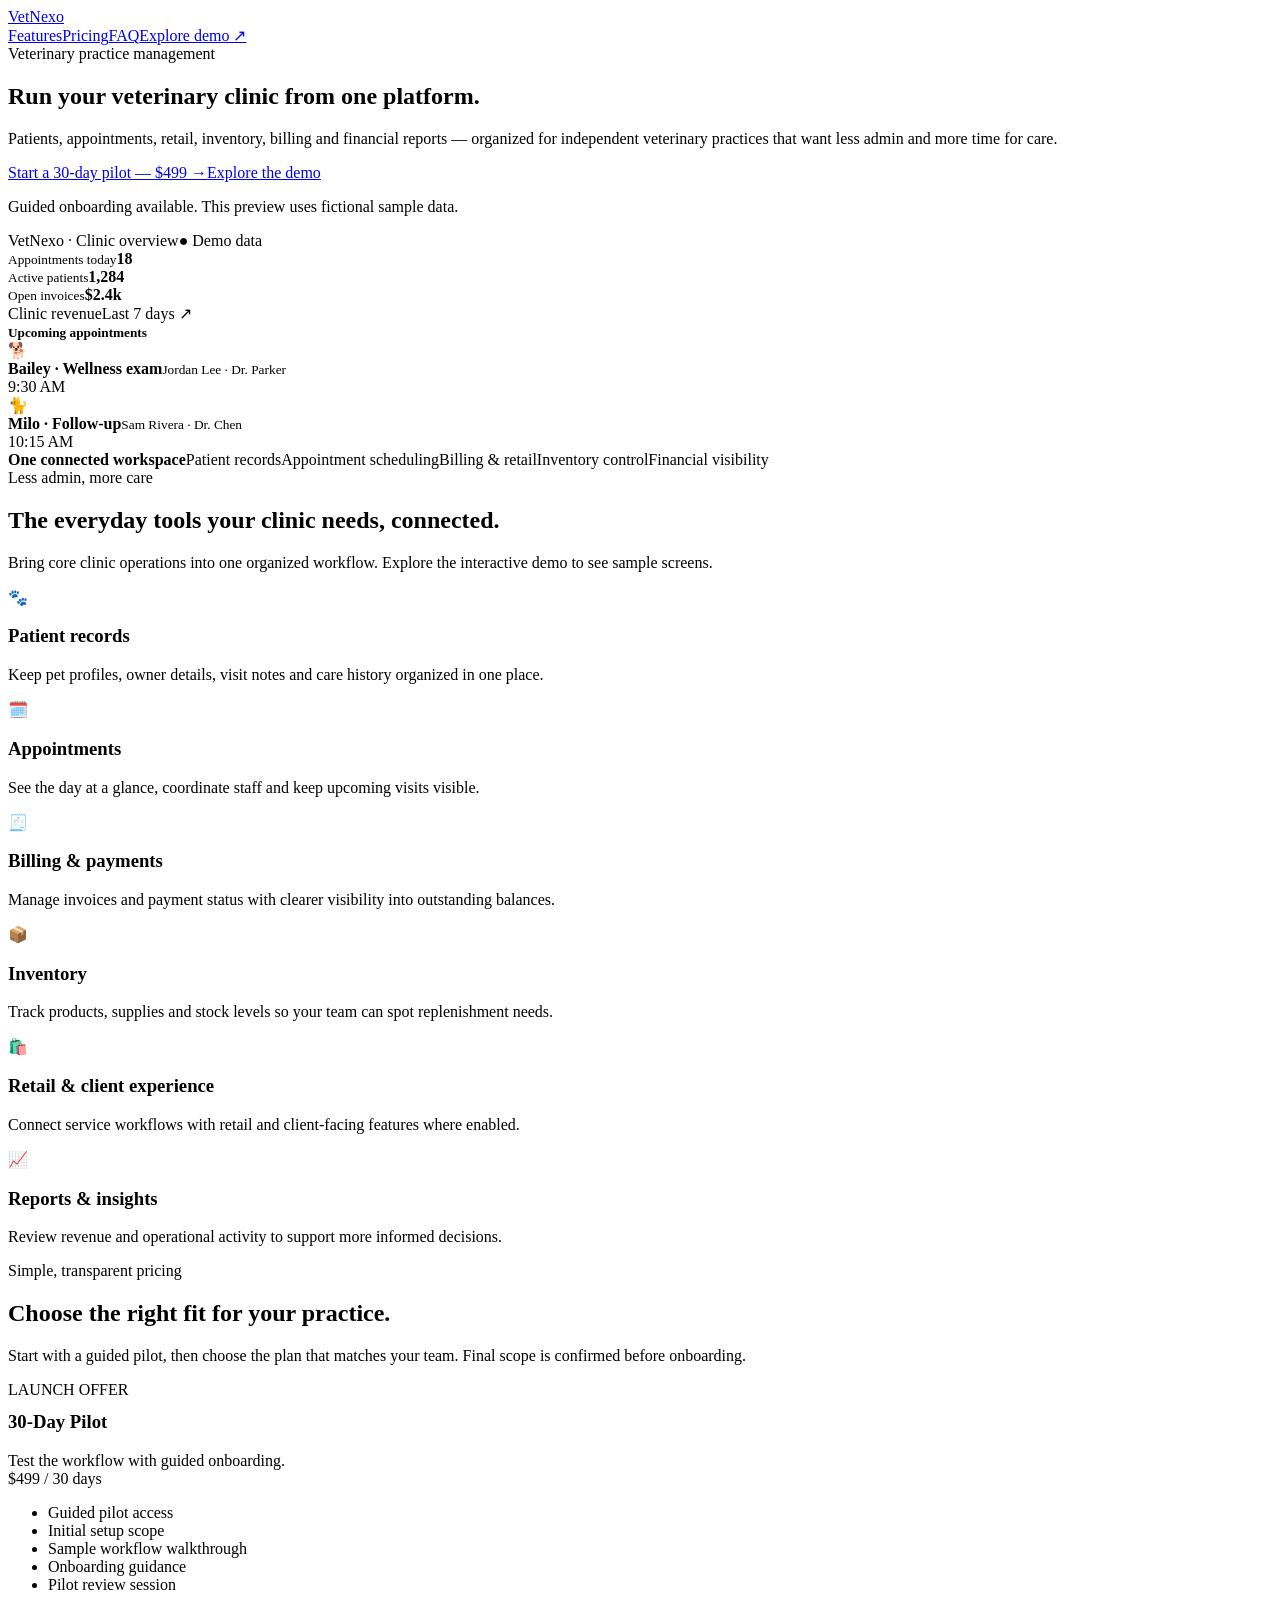
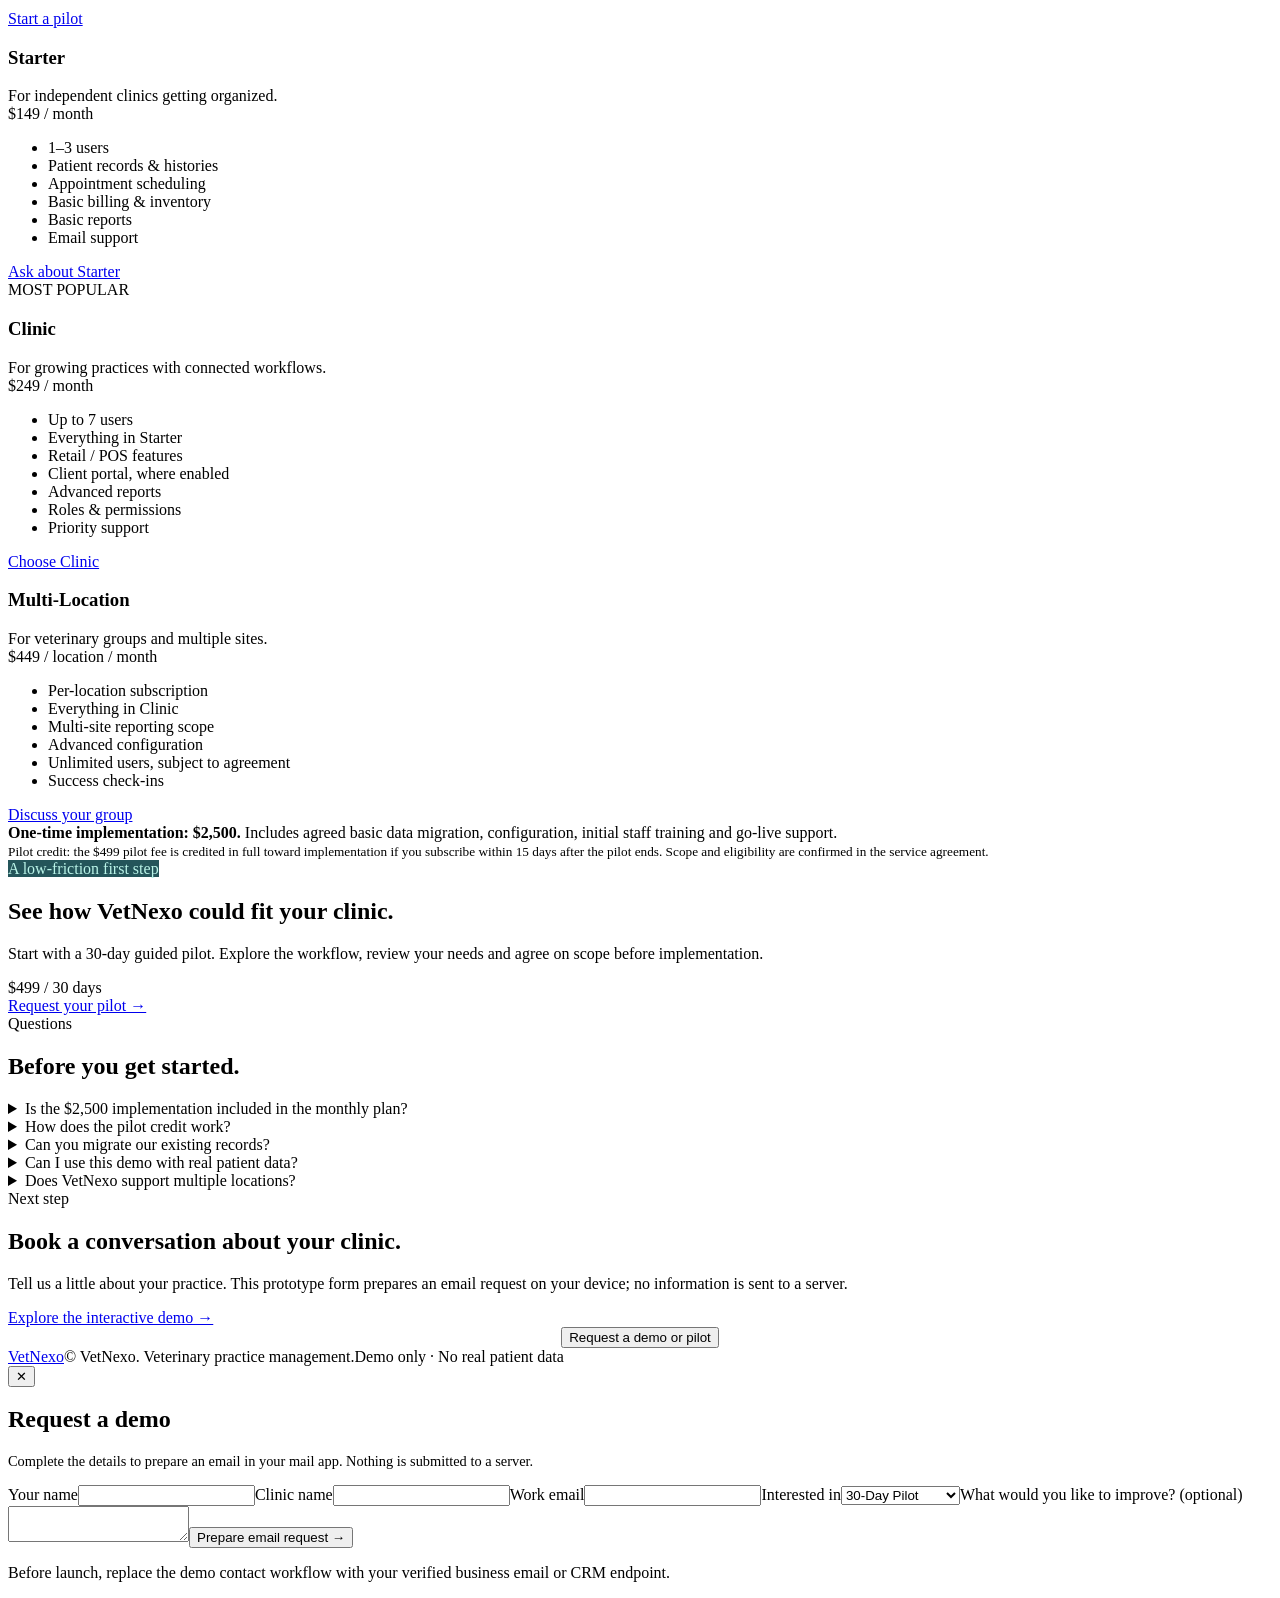
==== site/index.html @ b1e8fe10 "Subiendo VetNexo completo" ====
<!doctype html><html lang="en"><head><meta charset="utf-8"><meta name="viewport" content="width=device-width,initial-scale=1"><meta name="description" content="VetNexo helps independent veterinary clinics manage patients, appointments, billing, inventory and reporting in one place."><meta name="theme-color" content="#123d43"><title>VetNexo — Veterinary Practice Management</title><link rel="icon" href="/assets/logo.svg" type="image/svg+xml"><link rel="stylesheet" href="/assets/styles.css"></head><body><header class="container nav"><a class="brand" href="#top"><img src="/assets/logo.svg" alt=""><span>VetNexo</span></a><nav class="navlinks"><a href="#features">Features</a><a href="#pricing">Pricing</a><a href="#faq">FAQ</a><a class="btn btn-outline" href="/demo.html">Explore demo ↗</a></nav></header><main id="top"><section class="container hero"><div><span class="eyebrow"><span class="dot"></span> Veterinary practice management</span><h1>Run your veterinary clinic from <span>one platform.</span></h1><p>Patients, appointments, retail, inventory, billing and financial reports — organized for independent veterinary practices that want less admin and more time for care.</p><div class="hero-actions"><a class="btn btn-primary" href="#pilot">Start a 30-day pilot — $499 →</a><a class="btn btn-outline" href="/demo.html">Explore the demo</a></div><p class="micro">Guided onboarding available. This preview uses fictional sample data.</p></div><div class="preview"><div class="preview-top"><span>VetNexo · Clinic overview</span><span class="live">● Demo data</span></div><div class="dash"><div class="metric"><small>Appointments today</small><strong>18</strong></div><div class="metric"><small>Active patients</small><strong>1,284</strong></div><div class="metric"><small>Open invoices</small><strong>$2.4k</strong></div></div><div class="chart"><div class="chart-head"><span>Clinic revenue</span><span>Last 7 days ↗</span></div><div class="bars"><i style="height:36%"></i><i style="height:54%"></i><i style="height:43%"></i><i style="height:70%"></i><i style="height:62%"></i><i style="height:86%"></i><i style="height:75%"></i></div></div><div class="appointments"><strong style="font-size:.83rem">Upcoming appointments</strong><div class="appt"><span class="pet">🐕</span><div><b>Bailey · Wellness exam</b><small>Jordan Lee · Dr. Parker</small></div><time>9:30 AM</time></div><div class="appt"><span class="pet">🐈</span><div><b>Milo · Follow-up</b><small>Sam Rivera · Dr. Chen</small></div><time>10:15 AM</time></div></div></div></section><div class="trust"><div class="container trust-inner"><strong>One connected workspace</strong><span>Patient records</span><span>Appointment scheduling</span><span>Billing & retail</span><span>Inventory control</span><span>Financial visibility</span></div></div><section class="section container" id="features"><div class="section-head"><span class="eyebrow">Less admin, more care</span><h2>The everyday tools your clinic needs, connected.</h2><p>Bring core clinic operations into one organized workflow. Explore the interactive demo to see sample screens.</p></div><div class="features"><article class="feature"><div class="feature-icon">🐾</div><h3>Patient records</h3><p>Keep pet profiles, owner details, visit notes and care history organized in one place.</p></article><article class="feature"><div class="feature-icon">🗓️</div><h3>Appointments</h3><p>See the day at a glance, coordinate staff and keep upcoming visits visible.</p></article><article class="feature"><div class="feature-icon">🧾</div><h3>Billing & payments</h3><p>Manage invoices and payment status with clearer visibility into outstanding balances.</p></article><article class="feature"><div class="feature-icon">📦</div><h3>Inventory</h3><p>Track products, supplies and stock levels so your team can spot replenishment needs.</p></article><article class="feature"><div class="feature-icon">🛍️</div><h3>Retail & client experience</h3><p>Connect service workflows with retail and client-facing features where enabled.</p></article><article class="feature"><div class="feature-icon">📈</div><h3>Reports & insights</h3><p>Review revenue and operational activity to support more informed decisions.</p></article></div></section><section class="section pricing" id="pricing"><div class="container"><div class="section-head"><span class="eyebrow">Simple, transparent pricing</span><h2>Choose the right fit for your practice.</h2><p>Start with a guided pilot, then choose the plan that matches your team. Final scope is confirmed before onboarding.</p></div><div class="plans"><article class="plan" id="pilot"><span class="tag">LAUNCH OFFER</span><h3 style="margin-top:12px">30-Day Pilot</h3><div class="who">Test the workflow with guided onboarding.</div><div class="price">$499<span> / 30 days</span></div><ul><li>Guided pilot access</li><li>Initial setup scope</li><li>Sample workflow walkthrough</li><li>Onboarding guidance</li><li>Pilot review session</li></ul><a class="btn btn-primary" href="#contact" data-plan="30-Day Pilot">Start a pilot</a></article><article class="plan"><h3>Starter</h3><div class="who">For independent clinics getting organized.</div><div class="price">$149<span> / month</span></div><ul><li>1–3 users</li><li>Patient records & histories</li><li>Appointment scheduling</li><li>Basic billing & inventory</li><li>Basic reports</li><li>Email support</li></ul><a class="btn btn-outline" href="#contact" data-plan="Starter">Ask about Starter</a></article><article class="plan popular"><span class="ribbon">MOST POPULAR</span><h3>Clinic</h3><div class="who">For growing practices with connected workflows.</div><div class="price">$249<span> / month</span></div><ul><li>Up to 7 users</li><li>Everything in Starter</li><li>Retail / POS features</li><li>Client portal, where enabled</li><li>Advanced reports</li><li>Roles & permissions</li><li>Priority support</li></ul><a class="btn btn-primary" href="#contact" data-plan="Clinic">Choose Clinic</a></article><article class="plan"><h3>Multi-Location</h3><div class="who">For veterinary groups and multiple sites.</div><div class="price">$449<span> / location / month</span></div><ul><li>Per-location subscription</li><li>Everything in Clinic</li><li>Multi-site reporting scope</li><li>Advanced configuration</li><li>Unlimited users, subject to agreement</li><li>Success check-ins</li></ul><a class="btn btn-outline" href="#contact" data-plan="Multi-Location">Discuss your group</a></article></div><div class="setup-note"><strong>One-time implementation: $2,500.</strong> Includes agreed basic data migration, configuration, initial staff training and go-live support.<br><span style="font-size:.83rem">Pilot credit: the $499 pilot fee is credited in full toward implementation if you subscribe within 15 days after the pilot ends. Scope and eligibility are confirmed in the service agreement.</span></div></div></section><section class="section container"><div class="pilot"><div><span class="eyebrow" style="background:#24555a;color:#baf4e8;border-color:#35666a">A low-friction first step</span><h2>See how VetNexo could fit your clinic.</h2><p>Start with a 30-day guided pilot. Explore the workflow, review your needs and agree on scope before implementation.</p></div><div><div class="price">$499 <span>/ 30 days</span></div><a class="btn" href="#contact" data-plan="30-Day Pilot">Request your pilot →</a></div></div></section><section class="section container" id="faq"><div class="section-head"><span class="eyebrow">Questions</span><h2>Before you get started.</h2></div><div class="faq"><details><summary>Is the $2,500 implementation included in the monthly plan?</summary><p>No. Implementation is a one-time fee, quoted separately from the subscription. The agreed scope includes basic migration, configuration, initial training and go-live support.</p></details><details><summary>How does the pilot credit work?</summary><p>The $499 pilot fee is credited in full toward the implementation fee if you subscribe within 15 days after the pilot ends, subject to the written pilot agreement.</p></details><details><summary>Can you migrate our existing records?</summary><p>Basic migration of clients, pets, products and services is part of the proposed implementation scope. Data format, volume and mapping must be reviewed before confirming the scope.</p></details><details><summary>Can I use this demo with real patient data?</summary><p>No. This public demo uses fictional sample data and is for evaluation only. Production hosting, security review, privacy requirements and data migration must be agreed before real clinic data is entered.</p></details><details><summary>Does VetNexo support multiple locations?</summary><p>The Multi-Location offer is a proposed package. Availability and consolidated reporting must be confirmed during discovery and documented in the final agreement.</p></details></div></section><section class="section container" id="contact"><div class="section-head"><span class="eyebrow">Next step</span><h2>Book a conversation about your clinic.</h2><p>Tell us a little about your practice. This prototype form prepares an email request on your device; no information is sent to a server.</p><a class="btn btn-primary" href="/demo.html">Explore the interactive demo →</a></div><div style="text-align:center"><button class="btn btn-outline" id="openContact">Request a demo or pilot</button></div></section></main><footer class="footer"><div class="container footer-inner"><a class="brand" href="#top"><img src="/assets/logo.svg" alt=""><span>VetNexo</span></a><span>© <span id="year"></span> VetNexo. Veterinary practice management.</span><span>Demo only · No real patient data</span></div></footer><div class="modal" id="contactModal" role="dialog" aria-modal="true" aria-labelledby="modalTitle"><div class="modal-card"><button class="close" id="closeContact" aria-label="Close">✕</button><h2 id="modalTitle">Request a demo</h2><p style="color:var(--muted);font-size:.9rem">Complete the details to prepare an email in your mail app. Nothing is submitted to a server.</p><form id="contactForm"><label class="field"><span>Your name</span><input name="name" required autocomplete="name"></label><label class="field"><span>Clinic name</span><input name="clinic" required></label><label class="field"><span>Work email</span><input name="email" type="email" required autocomplete="email"></label><label class="field"><span>Interested in</span><select name="interest" id="interest"><option>30-Day Pilot</option><option>Starter</option><option>Clinic</option><option>Multi-Location</option><option>20-minute demo</option></select></label><label class="field"><span>What would you like to improve? (optional)</span><textarea name="notes"></textarea></label><button class="btn btn-primary" type="submit">Prepare email request →</button></form><p class="micro">Before launch, replace the demo contact workflow with your verified business email or CRM endpoint.</p></div></div><script src="/assets/site.js" defer></script></body></html>
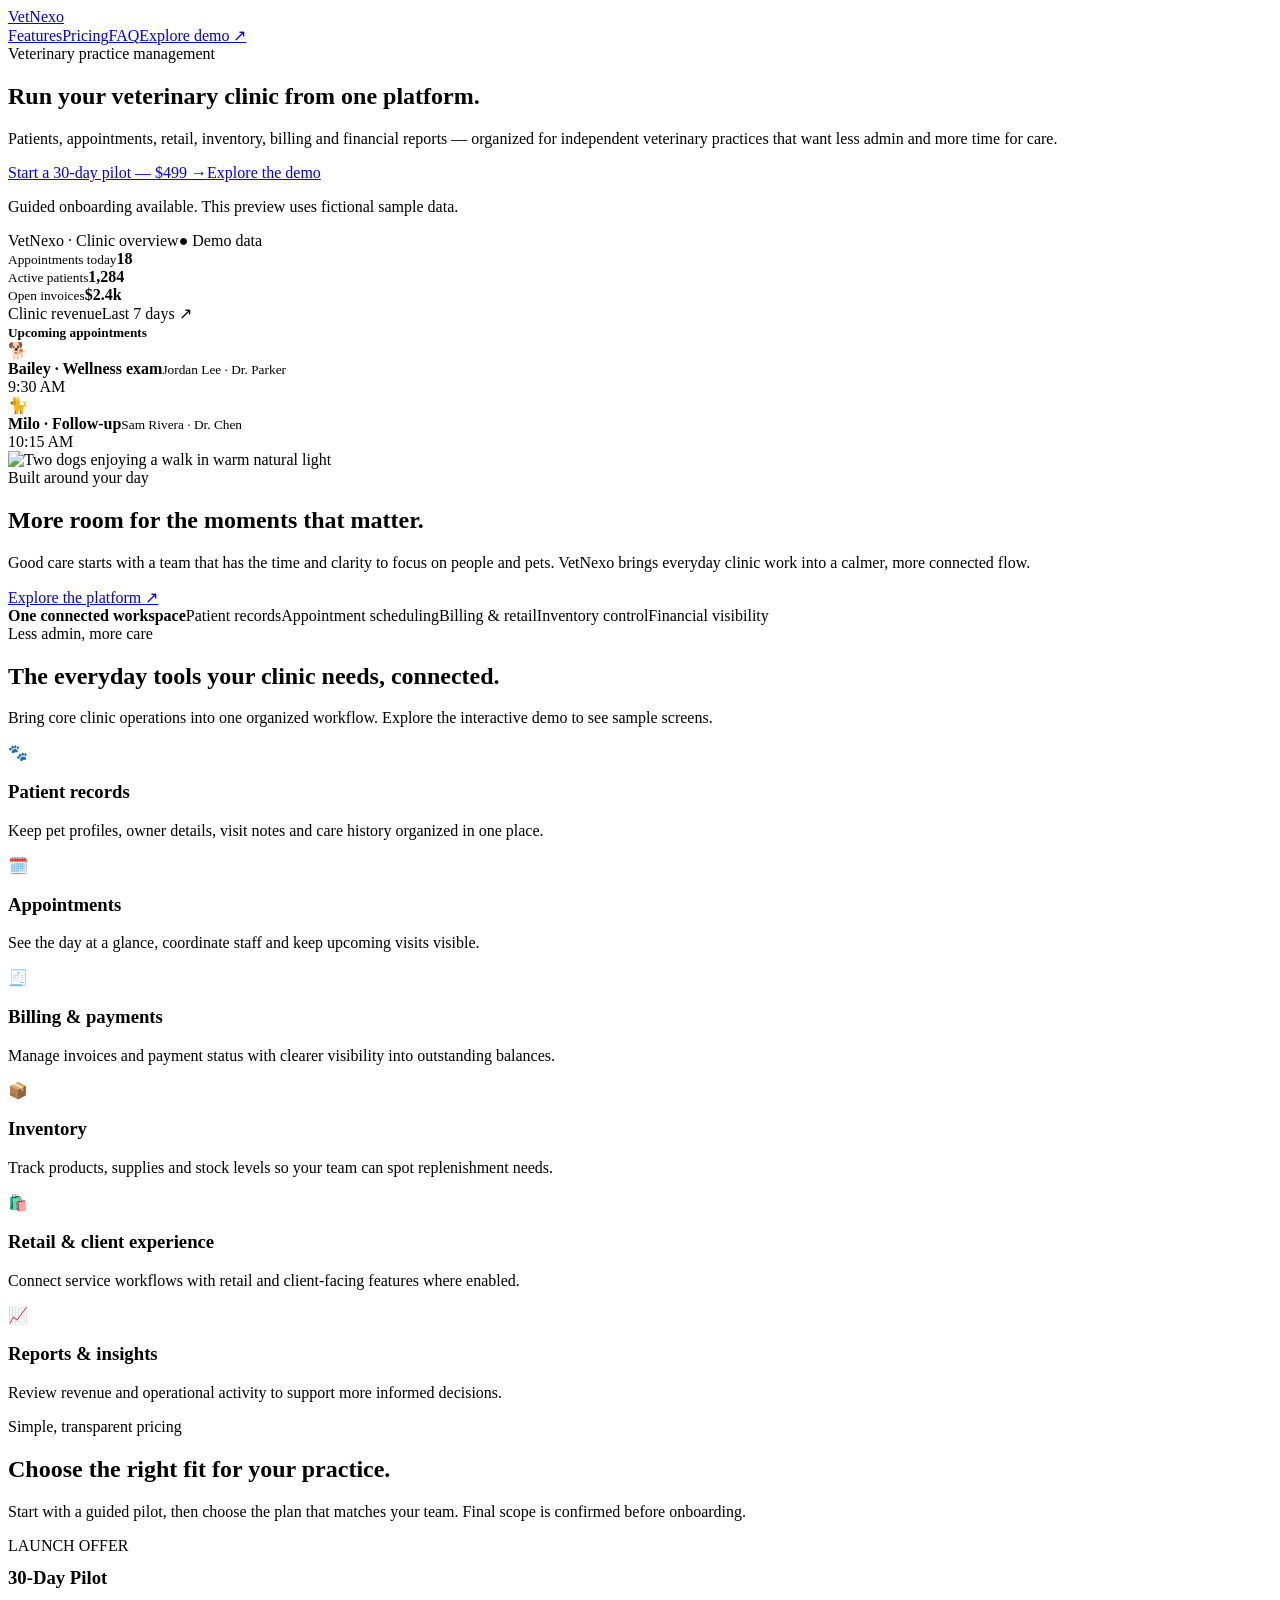
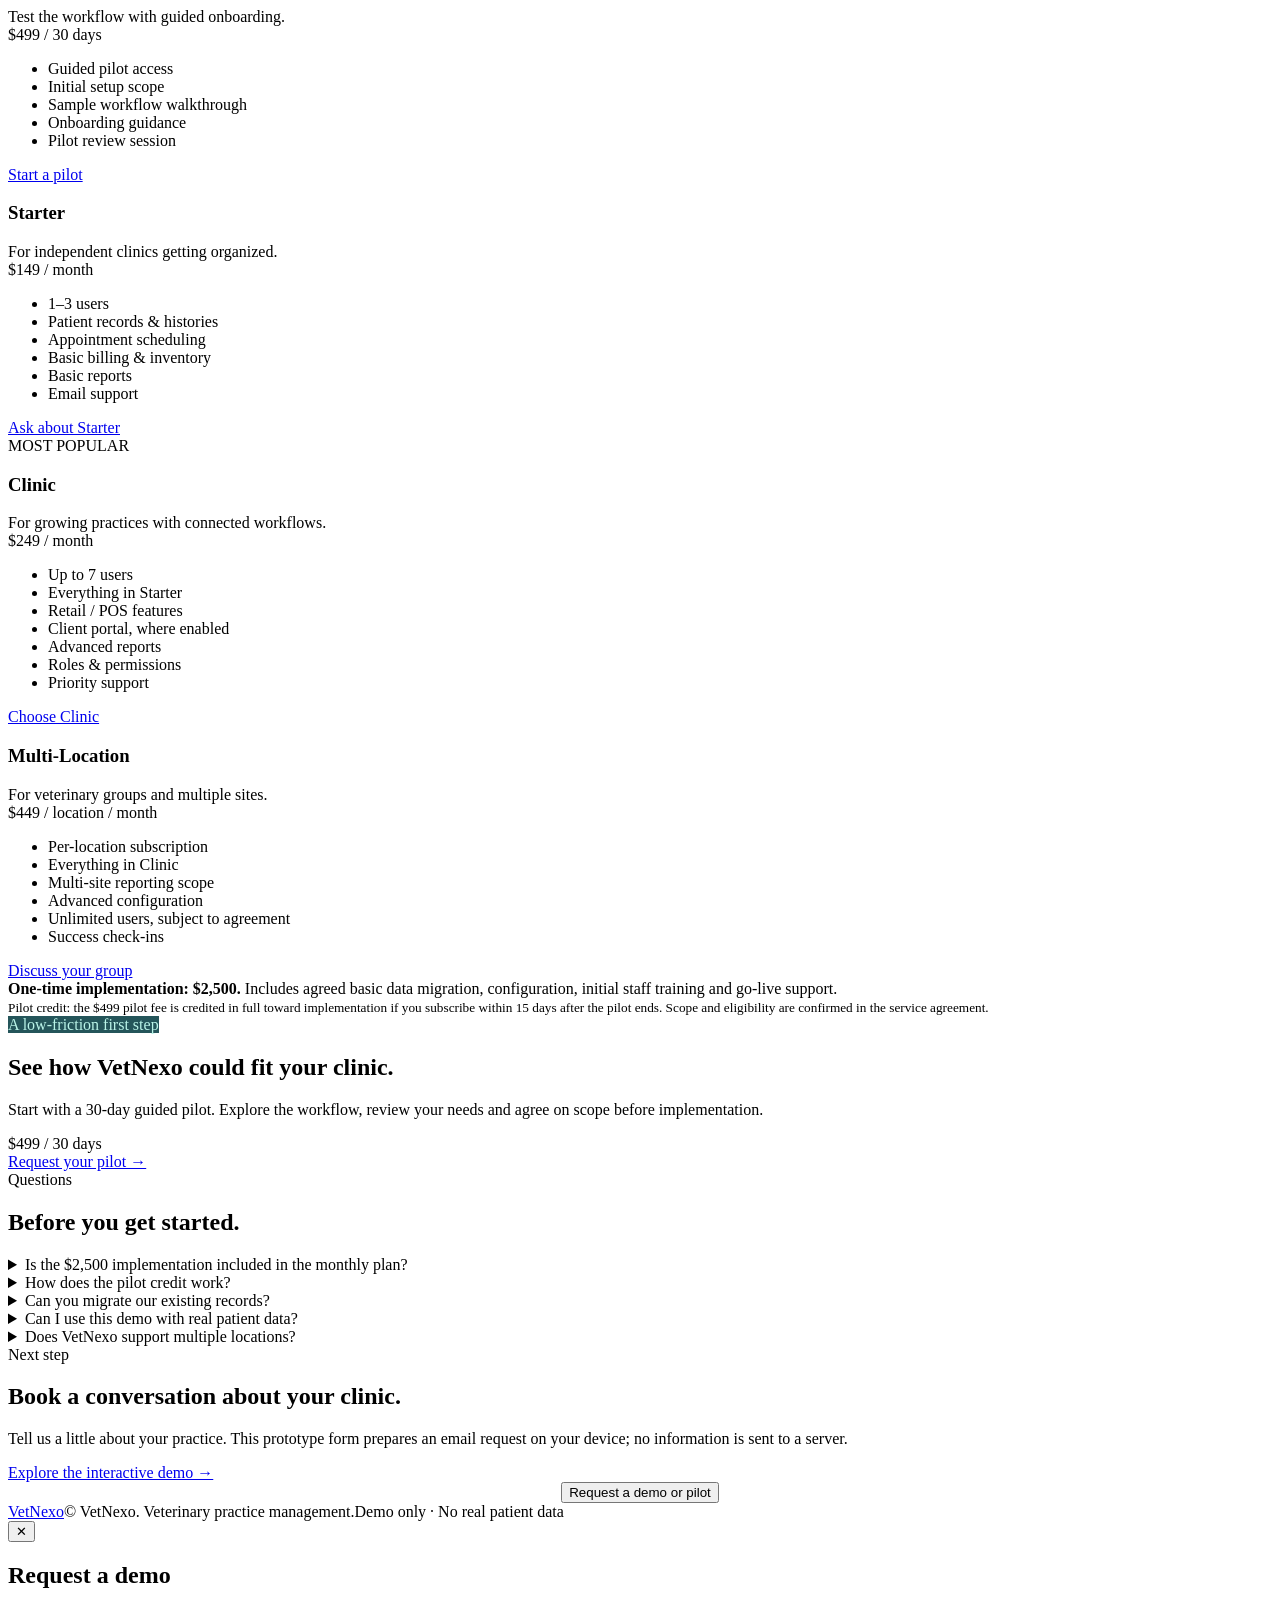
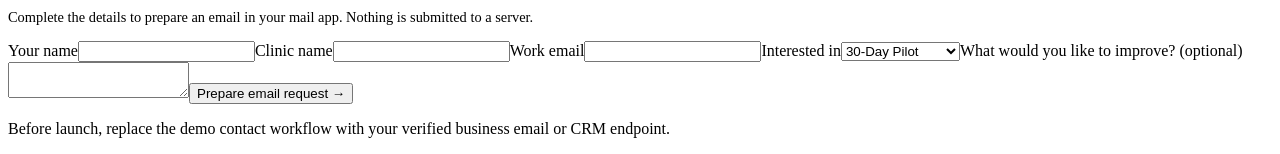
==== commit 2359c76c: "actualizar" ====
--- a/site/index.html
+++ b/site/index.html
@@ -1 +1 @@
-<!doctype html><html lang="en"><head><meta charset="utf-8"><meta name="viewport" content="width=device-width,initial-scale=1"><meta name="description" content="VetNexo helps independent veterinary clinics manage patients, appointments, billing, inventory and reporting in one place."><meta name="theme-color" content="#123d43"><title>VetNexo — Veterinary Practice Management</title><link rel="icon" href="/assets/logo.svg" type="image/svg+xml"><link rel="stylesheet" href="/assets/styles.css"></head><body><header class="container nav"><a class="brand" href="#top"><img src="/assets/logo.svg" alt=""><span>VetNexo</span></a><nav class="navlinks"><a href="#features">Features</a><a href="#pricing">Pricing</a><a href="#faq">FAQ</a><a class="btn btn-outline" href="/demo.html">Explore demo ↗</a></nav></header><main id="top"><section class="container hero"><div><span class="eyebrow"><span class="dot"></span> Veterinary practice management</span><h1>Run your veterinary clinic from <span>one platform.</span></h1><p>Patients, appointments, retail, inventory, billing and financial reports — organized for independent veterinary practices that want less admin and more time for care.</p><div class="hero-actions"><a class="btn btn-primary" href="#pilot">Start a 30-day pilot — $499 →</a><a class="btn btn-outline" href="/demo.html">Explore the demo</a></div><p class="micro">Guided onboarding available. This preview uses fictional sample data.</p></div><div class="preview"><div class="preview-top"><span>VetNexo · Clinic overview</span><span class="live">● Demo data</span></div><div class="dash"><div class="metric"><small>Appointments today</small><strong>18</strong></div><div class="metric"><small>Active patients</small><strong>1,284</strong></div><div class="metric"><small>Open invoices</small><strong>$2.4k</strong></div></div><div class="chart"><div class="chart-head"><span>Clinic revenue</span><span>Last 7 days ↗</span></div><div class="bars"><i style="height:36%"></i><i style="height:54%"></i><i style="height:43%"></i><i style="height:70%"></i><i style="height:62%"></i><i style="height:86%"></i><i style="height:75%"></i></div></div><div class="appointments"><strong style="font-size:.83rem">Upcoming appointments</strong><div class="appt"><span class="pet">🐕</span><div><b>Bailey · Wellness exam</b><small>Jordan Lee · Dr. Parker</small></div><time>9:30 AM</time></div><div class="appt"><span class="pet">🐈</span><div><b>Milo · Follow-up</b><small>Sam Rivera · Dr. Chen</small></div><time>10:15 AM</time></div></div></div></section><div class="trust"><div class="container trust-inner"><strong>One connected workspace</strong><span>Patient records</span><span>Appointment scheduling</span><span>Billing & retail</span><span>Inventory control</span><span>Financial visibility</span></div></div><section class="section container" id="features"><div class="section-head"><span class="eyebrow">Less admin, more care</span><h2>The everyday tools your clinic needs, connected.</h2><p>Bring core clinic operations into one organized workflow. Explore the interactive demo to see sample screens.</p></div><div class="features"><article class="feature"><div class="feature-icon">🐾</div><h3>Patient records</h3><p>Keep pet profiles, owner details, visit notes and care history organized in one place.</p></article><article class="feature"><div class="feature-icon">🗓️</div><h3>Appointments</h3><p>See the day at a glance, coordinate staff and keep upcoming visits visible.</p></article><article class="feature"><div class="feature-icon">🧾</div><h3>Billing & payments</h3><p>Manage invoices and payment status with clearer visibility into outstanding balances.</p></article><article class="feature"><div class="feature-icon">📦</div><h3>Inventory</h3><p>Track products, supplies and stock levels so your team can spot replenishment needs.</p></article><article class="feature"><div class="feature-icon">🛍️</div><h3>Retail & client experience</h3><p>Connect service workflows with retail and client-facing features where enabled.</p></article><article class="feature"><div class="feature-icon">📈</div><h3>Reports & insights</h3><p>Review revenue and operational activity to support more informed decisions.</p></article></div></section><section class="section pricing" id="pricing"><div class="container"><div class="section-head"><span class="eyebrow">Simple, transparent pricing</span><h2>Choose the right fit for your practice.</h2><p>Start with a guided pilot, then choose the plan that matches your team. Final scope is confirmed before onboarding.</p></div><div class="plans"><article class="plan" id="pilot"><span class="tag">LAUNCH OFFER</span><h3 style="margin-top:12px">30-Day Pilot</h3><div class="who">Test the workflow with guided onboarding.</div><div class="price">$499<span> / 30 days</span></div><ul><li>Guided pilot access</li><li>Initial setup scope</li><li>Sample workflow walkthrough</li><li>Onboarding guidance</li><li>Pilot review session</li></ul><a class="btn btn-primary" href="#contact" data-plan="30-Day Pilot">Start a pilot</a></article><article class="plan"><h3>Starter</h3><div class="who">For independent clinics getting organized.</div><div class="price">$149<span> / month</span></div><ul><li>1–3 users</li><li>Patient records & histories</li><li>Appointment scheduling</li><li>Basic billing & inventory</li><li>Basic reports</li><li>Email support</li></ul><a class="btn btn-outline" href="#contact" data-plan="Starter">Ask about Starter</a></article><article class="plan popular"><span class="ribbon">MOST POPULAR</span><h3>Clinic</h3><div class="who">For growing practices with connected workflows.</div><div class="price">$249<span> / month</span></div><ul><li>Up to 7 users</li><li>Everything in Starter</li><li>Retail / POS features</li><li>Client portal, where enabled</li><li>Advanced reports</li><li>Roles & permissions</li><li>Priority support</li></ul><a class="btn btn-primary" href="#contact" data-plan="Clinic">Choose Clinic</a></article><article class="plan"><h3>Multi-Location</h3><div class="who">For veterinary groups and multiple sites.</div><div class="price">$449<span> / location / month</span></div><ul><li>Per-location subscription</li><li>Everything in Clinic</li><li>Multi-site reporting scope</li><li>Advanced configuration</li><li>Unlimited users, subject to agreement</li><li>Success check-ins</li></ul><a class="btn btn-outline" href="#contact" data-plan="Multi-Location">Discuss your group</a></article></div><div class="setup-note"><strong>One-time implementation: $2,500.</strong> Includes agreed basic data migration, configuration, initial staff training and go-live support.<br><span style="font-size:.83rem">Pilot credit: the $499 pilot fee is credited in full toward implementation if you subscribe within 15 days after the pilot ends. Scope and eligibility are confirmed in the service agreement.</span></div></div></section><section class="section container"><div class="pilot"><div><span class="eyebrow" style="background:#24555a;color:#baf4e8;border-color:#35666a">A low-friction first step</span><h2>See how VetNexo could fit your clinic.</h2><p>Start with a 30-day guided pilot. Explore the workflow, review your needs and agree on scope before implementation.</p></div><div><div class="price">$499 <span>/ 30 days</span></div><a class="btn" href="#contact" data-plan="30-Day Pilot">Request your pilot →</a></div></div></section><section class="section container" id="faq"><div class="section-head"><span class="eyebrow">Questions</span><h2>Before you get started.</h2></div><div class="faq"><details><summary>Is the $2,500 implementation included in the monthly plan?</summary><p>No. Implementation is a one-time fee, quoted separately from the subscription. The agreed scope includes basic migration, configuration, initial training and go-live support.</p></details><details><summary>How does the pilot credit work?</summary><p>The $499 pilot fee is credited in full toward the implementation fee if you subscribe within 15 days after the pilot ends, subject to the written pilot agreement.</p></details><details><summary>Can you migrate our existing records?</summary><p>Basic migration of clients, pets, products and services is part of the proposed implementation scope. Data format, volume and mapping must be reviewed before confirming the scope.</p></details><details><summary>Can I use this demo with real patient data?</summary><p>No. This public demo uses fictional sample data and is for evaluation only. Production hosting, security review, privacy requirements and data migration must be agreed before real clinic data is entered.</p></details><details><summary>Does VetNexo support multiple locations?</summary><p>The Multi-Location offer is a proposed package. Availability and consolidated reporting must be confirmed during discovery and documented in the final agreement.</p></details></div></section><section class="section container" id="contact"><div class="section-head"><span class="eyebrow">Next step</span><h2>Book a conversation about your clinic.</h2><p>Tell us a little about your practice. This prototype form prepares an email request on your device; no information is sent to a server.</p><a class="btn btn-primary" href="/demo.html">Explore the interactive demo →</a></div><div style="text-align:center"><button class="btn btn-outline" id="openContact">Request a demo or pilot</button></div></section></main><footer class="footer"><div class="container footer-inner"><a class="brand" href="#top"><img src="/assets/logo.svg" alt=""><span>VetNexo</span></a><span>© <span id="year"></span> VetNexo. Veterinary practice management.</span><span>Demo only · No real patient data</span></div></footer><div class="modal" id="contactModal" role="dialog" aria-modal="true" aria-labelledby="modalTitle"><div class="modal-card"><button class="close" id="closeContact" aria-label="Close">✕</button><h2 id="modalTitle">Request a demo</h2><p style="color:var(--muted);font-size:.9rem">Complete the details to prepare an email in your mail app. Nothing is submitted to a server.</p><form id="contactForm"><label class="field"><span>Your name</span><input name="name" required autocomplete="name"></label><label class="field"><span>Clinic name</span><input name="clinic" required></label><label class="field"><span>Work email</span><input name="email" type="email" required autocomplete="email"></label><label class="field"><span>Interested in</span><select name="interest" id="interest"><option>30-Day Pilot</option><option>Starter</option><option>Clinic</option><option>Multi-Location</option><option>20-minute demo</option></select></label><label class="field"><span>What would you like to improve? (optional)</span><textarea name="notes"></textarea></label><button class="btn btn-primary" type="submit">Prepare email request →</button></form><p class="micro">Before launch, replace the demo contact workflow with your verified business email or CRM endpoint.</p></div></div><script src="/assets/site.js" defer></script></body></html>
+<!doctype html><html lang="en"><head><meta charset="utf-8"><meta name="viewport" content="width=device-width,initial-scale=1"><meta name="description" content="VetNexo helps independent veterinary clinics manage patients, appointments, billing, inventory and reporting in one place."><meta name="theme-color" content="#1F3D33"><title>VetNexo — Veterinary Practice Management</title><link rel="icon" href="/assets/logo.svg" type="image/svg+xml"><link rel="stylesheet" href="/assets/styles.css"></head><body><header class="container nav"><a class="brand" href="#top"><img src="/assets/logo.svg" alt=""><span>VetNexo</span></a><nav class="navlinks"><a href="#features">Features</a><a href="#pricing">Pricing</a><a href="#faq">FAQ</a><a class="btn btn-outline" href="/demo.html">Explore demo ↗</a></nav></header><main id="top"><section class="container hero"><div><span class="eyebrow"><span class="dot"></span> Veterinary practice management</span><h1>Run your veterinary clinic from <span>one platform.</span></h1><p>Patients, appointments, retail, inventory, billing and financial reports — organized for independent veterinary practices that want less admin and more time for care.</p><div class="hero-actions"><a class="btn btn-primary" href="#pilot">Start a 30-day pilot — $499 →</a><a class="btn btn-outline" href="/demo.html">Explore the demo</a></div><p class="micro">Guided onboarding available. This preview uses fictional sample data.</p></div><div class="preview"><div class="preview-top"><span>VetNexo · Clinic overview</span><span class="live">● Demo data</span></div><div class="dash"><div class="metric"><small>Appointments today</small><strong>18</strong></div><div class="metric"><small>Active patients</small><strong>1,284</strong></div><div class="metric"><small>Open invoices</small><strong>$2.4k</strong></div></div><div class="chart"><div class="chart-head"><span>Clinic revenue</span><span>Last 7 days ↗</span></div><div class="bars"><i style="height:36%"></i><i style="height:54%"></i><i style="height:43%"></i><i style="height:70%"></i><i style="height:62%"></i><i style="height:86%"></i><i style="height:75%"></i></div></div><div class="appointments"><strong style="font-size:.83rem">Upcoming appointments</strong><div class="appt"><span class="pet">🐕</span><div><b>Bailey · Wellness exam</b><small>Jordan Lee · Dr. Parker</small></div><time>9:30 AM</time></div><div class="appt"><span class="pet">🐈</span><div><b>Milo · Follow-up</b><small>Sam Rivera · Dr. Chen</small></div><time>10:15 AM</time></div></div></div></section><section class="editorial-story container" aria-label="A more personal approach to clinic management"><div class="story-photo"><img src="https://images.unsplash.com/photo-1548199973-03cce0bbc87b?auto=format&fit=crop&w=1400&q=85" alt="Two dogs enjoying a walk in warm natural light" loading="lazy"></div><div class="story-copy"><span class="eyebrow">Built around your day</span><h2>More room for the moments that matter.</h2><p>Good care starts with a team that has the time and clarity to focus on people and pets. VetNexo brings everyday clinic work into a calmer, more connected flow.</p><a class="text-link" href="#features">Explore the platform <span aria-hidden="true">↗</span></a></div></section><div class="trust"><div class="container trust-inner"><strong>One connected workspace</strong><span>Patient records</span><span>Appointment scheduling</span><span>Billing & retail</span><span>Inventory control</span><span>Financial visibility</span></div></div><section class="section container" id="features"><div class="section-head"><span class="eyebrow">Less admin, more care</span><h2>The everyday tools your clinic needs, connected.</h2><p>Bring core clinic operations into one organized workflow. Explore the interactive demo to see sample screens.</p></div><div class="features"><article class="feature"><div class="feature-icon">🐾</div><h3>Patient records</h3><p>Keep pet profiles, owner details, visit notes and care history organized in one place.</p></article><article class="feature"><div class="feature-icon">🗓️</div><h3>Appointments</h3><p>See the day at a glance, coordinate staff and keep upcoming visits visible.</p></article><article class="feature"><div class="feature-icon">🧾</div><h3>Billing & payments</h3><p>Manage invoices and payment status with clearer visibility into outstanding balances.</p></article><article class="feature"><div class="feature-icon">📦</div><h3>Inventory</h3><p>Track products, supplies and stock levels so your team can spot replenishment needs.</p></article><article class="feature"><div class="feature-icon">🛍️</div><h3>Retail & client experience</h3><p>Connect service workflows with retail and client-facing features where enabled.</p></article><article class="feature"><div class="feature-icon">📈</div><h3>Reports & insights</h3><p>Review revenue and operational activity to support more informed decisions.</p></article></div></section><section class="section pricing" id="pricing"><div class="container"><div class="section-head"><span class="eyebrow">Simple, transparent pricing</span><h2>Choose the right fit for your practice.</h2><p>Start with a guided pilot, then choose the plan that matches your team. Final scope is confirmed before onboarding.</p></div><div class="plans"><article class="plan" id="pilot"><span class="tag">LAUNCH OFFER</span><h3 style="margin-top:12px">30-Day Pilot</h3><div class="who">Test the workflow with guided onboarding.</div><div class="price">$499<span> / 30 days</span></div><ul><li>Guided pilot access</li><li>Initial setup scope</li><li>Sample workflow walkthrough</li><li>Onboarding guidance</li><li>Pilot review session</li></ul><a class="btn btn-primary" href="#contact" data-plan="30-Day Pilot">Start a pilot</a></article><article class="plan"><h3>Starter</h3><div class="who">For independent clinics getting organized.</div><div class="price">$149<span> / month</span></div><ul><li>1–3 users</li><li>Patient records & histories</li><li>Appointment scheduling</li><li>Basic billing & inventory</li><li>Basic reports</li><li>Email support</li></ul><a class="btn btn-outline" href="#contact" data-plan="Starter">Ask about Starter</a></article><article class="plan popular"><span class="ribbon">MOST POPULAR</span><h3>Clinic</h3><div class="who">For growing practices with connected workflows.</div><div class="price">$249<span> / month</span></div><ul><li>Up to 7 users</li><li>Everything in Starter</li><li>Retail / POS features</li><li>Client portal, where enabled</li><li>Advanced reports</li><li>Roles & permissions</li><li>Priority support</li></ul><a class="btn btn-primary" href="#contact" data-plan="Clinic">Choose Clinic</a></article><article class="plan"><h3>Multi-Location</h3><div class="who">For veterinary groups and multiple sites.</div><div class="price">$449<span> / location / month</span></div><ul><li>Per-location subscription</li><li>Everything in Clinic</li><li>Multi-site reporting scope</li><li>Advanced configuration</li><li>Unlimited users, subject to agreement</li><li>Success check-ins</li></ul><a class="btn btn-outline" href="#contact" data-plan="Multi-Location">Discuss your group</a></article></div><div class="setup-note"><strong>One-time implementation: $2,500.</strong> Includes agreed basic data migration, configuration, initial staff training and go-live support.<br><span style="font-size:.83rem">Pilot credit: the $499 pilot fee is credited in full toward implementation if you subscribe within 15 days after the pilot ends. Scope and eligibility are confirmed in the service agreement.</span></div></div></section><section class="section container"><div class="pilot"><div><span class="eyebrow" style="background:#24555a;color:#baf4e8;border-color:#35666a">A low-friction first step</span><h2>See how VetNexo could fit your clinic.</h2><p>Start with a 30-day guided pilot. Explore the workflow, review your needs and agree on scope before implementation.</p></div><div><div class="price">$499 <span>/ 30 days</span></div><a class="btn" href="#contact" data-plan="30-Day Pilot">Request your pilot →</a></div></div></section><section class="section container" id="faq"><div class="section-head"><span class="eyebrow">Questions</span><h2>Before you get started.</h2></div><div class="faq"><details><summary>Is the $2,500 implementation included in the monthly plan?</summary><p>No. Implementation is a one-time fee, quoted separately from the subscription. The agreed scope includes basic migration, configuration, initial training and go-live support.</p></details><details><summary>How does the pilot credit work?</summary><p>The $499 pilot fee is credited in full toward the implementation fee if you subscribe within 15 days after the pilot ends, subject to the written pilot agreement.</p></details><details><summary>Can you migrate our existing records?</summary><p>Basic migration of clients, pets, products and services is part of the proposed implementation scope. Data format, volume and mapping must be reviewed before confirming the scope.</p></details><details><summary>Can I use this demo with real patient data?</summary><p>No. This public demo uses fictional sample data and is for evaluation only. Production hosting, security review, privacy requirements and data migration must be agreed before real clinic data is entered.</p></details><details><summary>Does VetNexo support multiple locations?</summary><p>The Multi-Location offer is a proposed package. Availability and consolidated reporting must be confirmed during discovery and documented in the final agreement.</p></details></div></section><section class="section container" id="contact"><div class="section-head"><span class="eyebrow">Next step</span><h2>Book a conversation about your clinic.</h2><p>Tell us a little about your practice. This prototype form prepares an email request on your device; no information is sent to a server.</p><a class="btn btn-primary" href="/demo.html">Explore the interactive demo →</a></div><div style="text-align:center"><button class="btn btn-outline" id="openContact">Request a demo or pilot</button></div></section></main><footer class="footer"><div class="container footer-inner"><a class="brand" href="#top"><img src="/assets/logo.svg" alt=""><span>VetNexo</span></a><span>© <span id="year"></span> VetNexo. Veterinary practice management.</span><span>Demo only · No real patient data</span></div></footer><div class="modal" id="contactModal" role="dialog" aria-modal="true" aria-labelledby="modalTitle"><div class="modal-card"><button class="close" id="closeContact" aria-label="Close">✕</button><h2 id="modalTitle">Request a demo</h2><p style="color:var(--muted);font-size:.9rem">Complete the details to prepare an email in your mail app. Nothing is submitted to a server.</p><form id="contactForm"><label class="field"><span>Your name</span><input name="name" required autocomplete="name"></label><label class="field"><span>Clinic name</span><input name="clinic" required></label><label class="field"><span>Work email</span><input name="email" type="email" required autocomplete="email"></label><label class="field"><span>Interested in</span><select name="interest" id="interest"><option>30-Day Pilot</option><option>Starter</option><option>Clinic</option><option>Multi-Location</option><option>20-minute demo</option></select></label><label class="field"><span>What would you like to improve? (optional)</span><textarea name="notes"></textarea></label><button class="btn btn-primary" type="submit">Prepare email request →</button></form><p class="micro">Before launch, replace the demo contact workflow with your verified business email or CRM endpoint.</p></div></div><script src="/assets/site.js" defer></script></body></html>
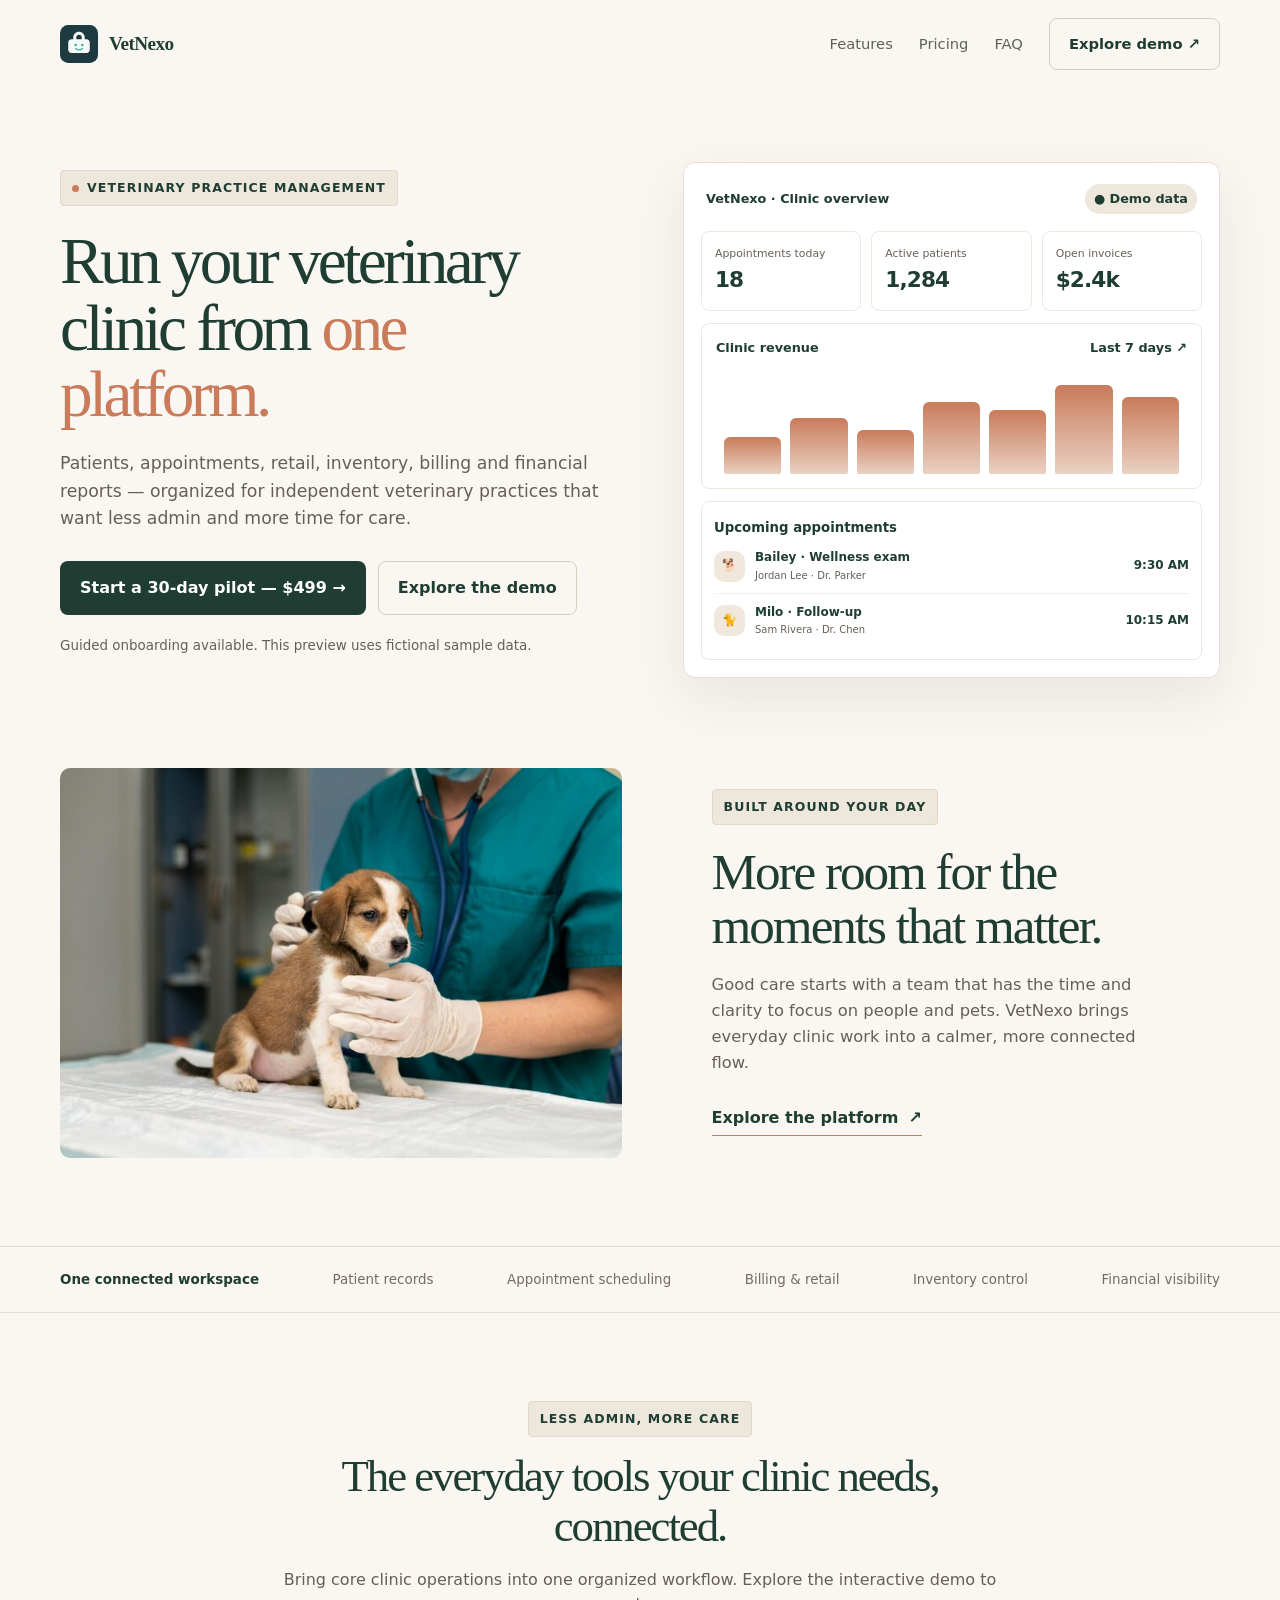
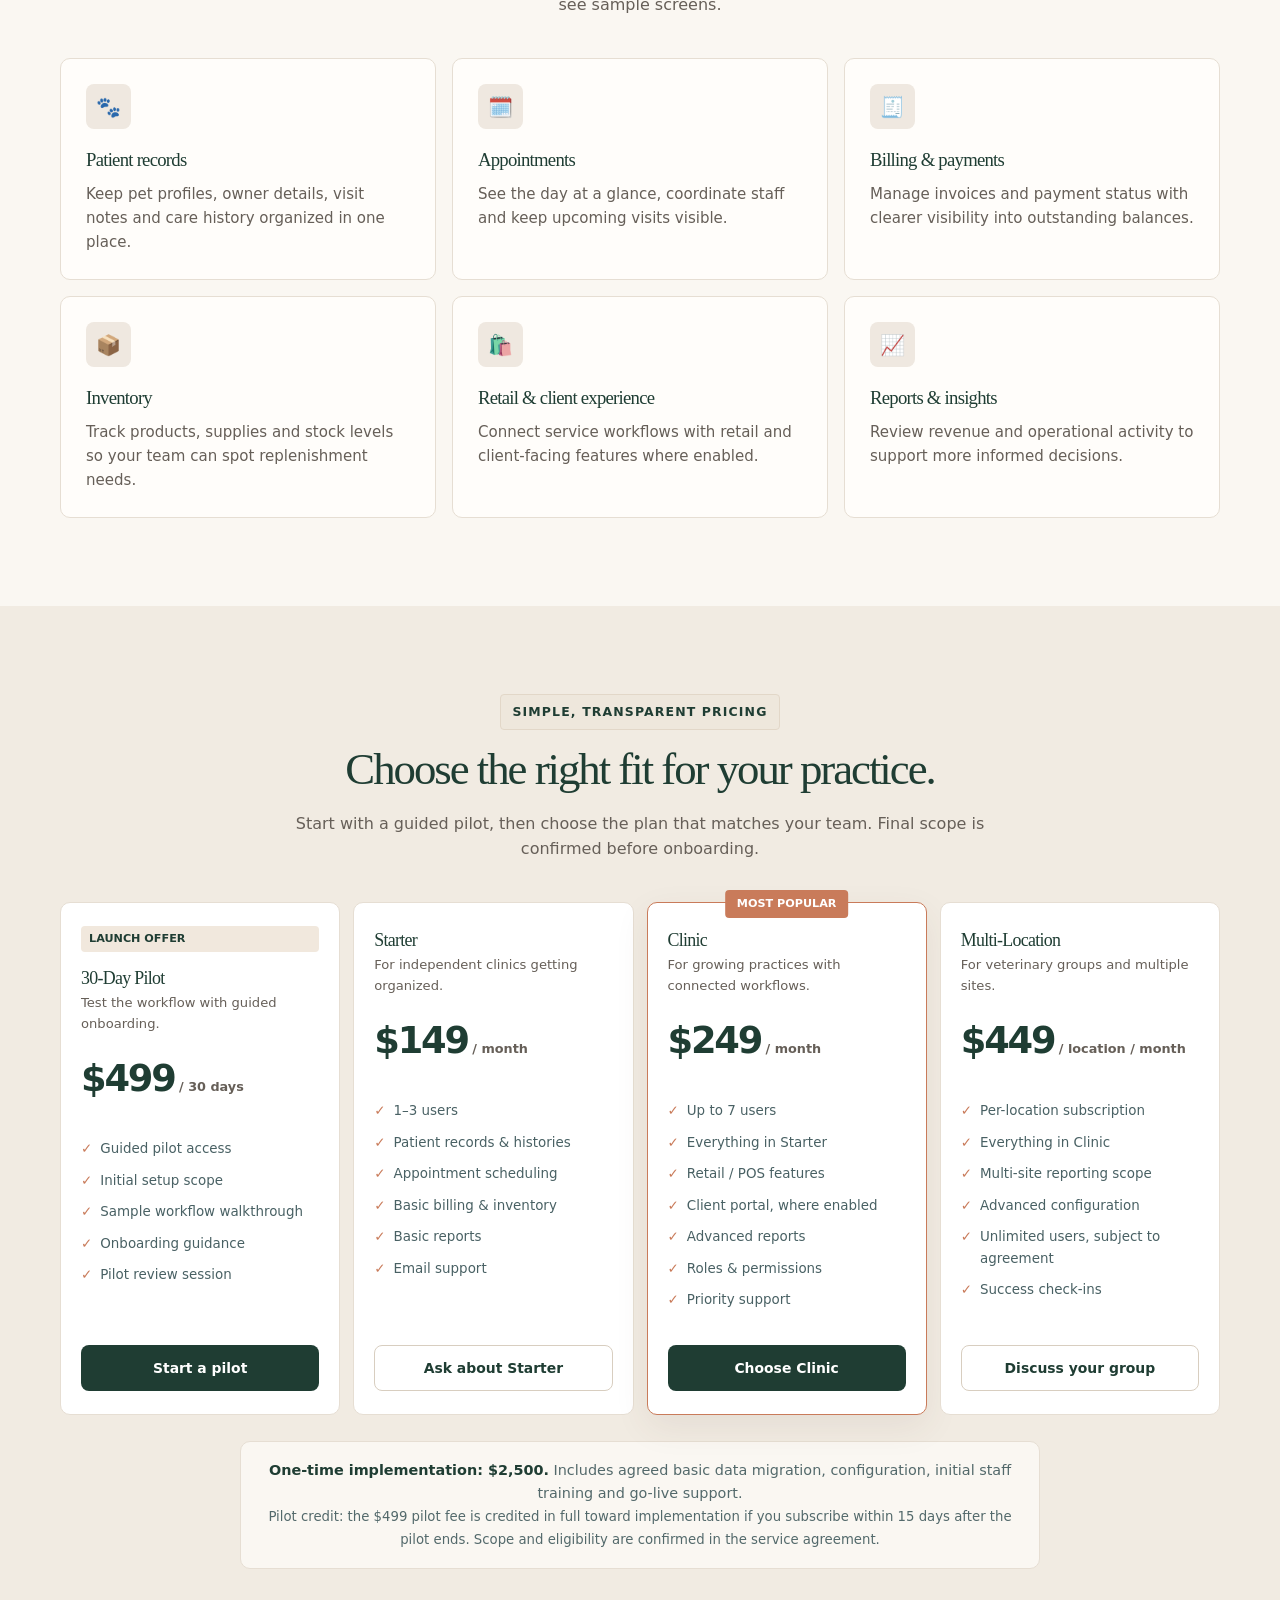
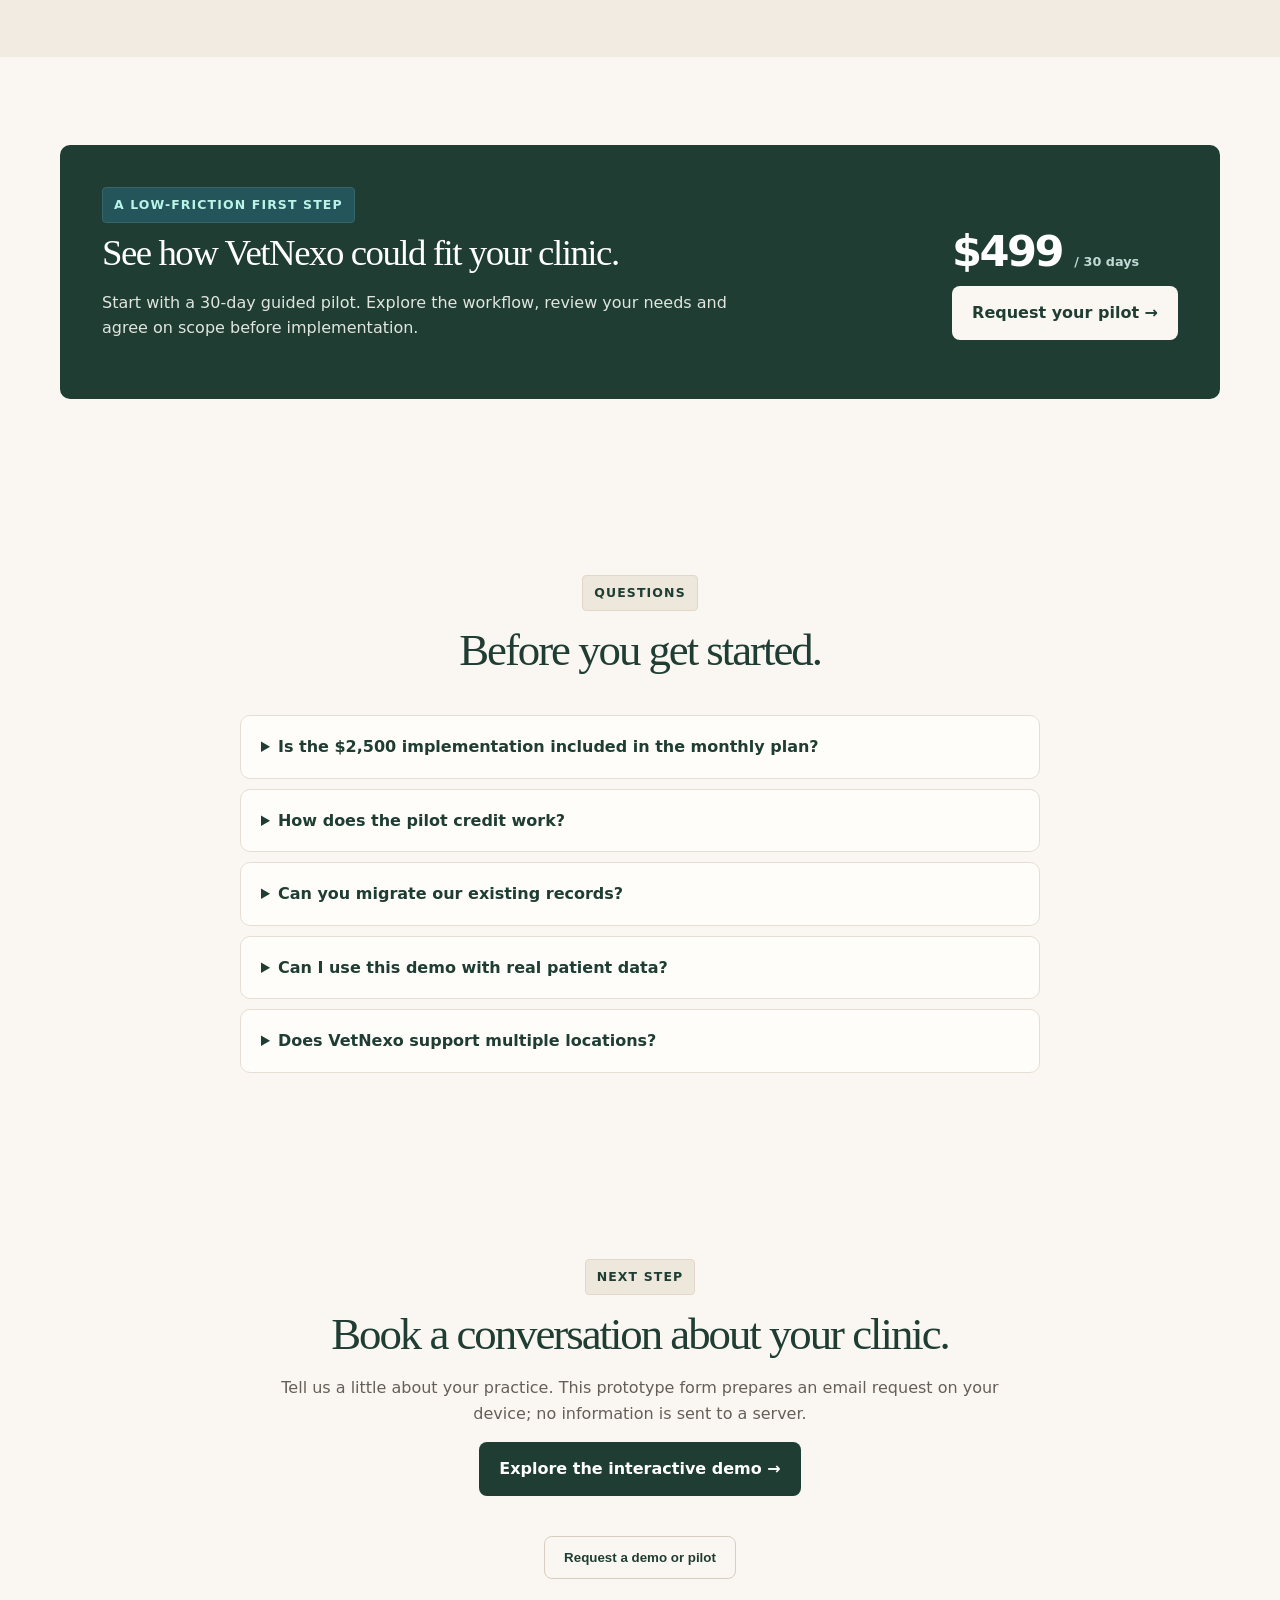
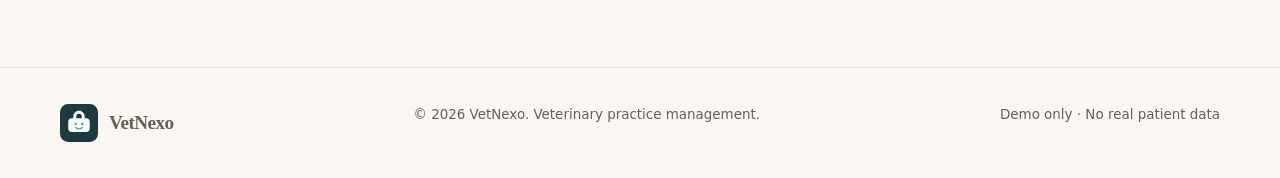
==== commit d5583ccc: "actualizar1" ====
--- a/site/index.html
+++ b/site/index.html
@@ -1 +1 @@
-<!doctype html><html lang="en"><head><meta charset="utf-8"><meta name="viewport" content="width=device-width,initial-scale=1"><meta name="description" content="VetNexo helps independent veterinary clinics manage patients, appointments, billing, inventory and reporting in one place."><meta name="theme-color" content="#1F3D33"><title>VetNexo — Veterinary Practice Management</title><link rel="icon" href="/assets/logo.svg" type="image/svg+xml"><link rel="stylesheet" href="/assets/styles.css"></head><body><header class="container nav"><a class="brand" href="#top"><img src="/assets/logo.svg" alt=""><span>VetNexo</span></a><nav class="navlinks"><a href="#features">Features</a><a href="#pricing">Pricing</a><a href="#faq">FAQ</a><a class="btn btn-outline" href="/demo.html">Explore demo ↗</a></nav></header><main id="top"><section class="container hero"><div><span class="eyebrow"><span class="dot"></span> Veterinary practice management</span><h1>Run your veterinary clinic from <span>one platform.</span></h1><p>Patients, appointments, retail, inventory, billing and financial reports — organized for independent veterinary practices that want less admin and more time for care.</p><div class="hero-actions"><a class="btn btn-primary" href="#pilot">Start a 30-day pilot — $499 →</a><a class="btn btn-outline" href="/demo.html">Explore the demo</a></div><p class="micro">Guided onboarding available. This preview uses fictional sample data.</p></div><div class="preview"><div class="preview-top"><span>VetNexo · Clinic overview</span><span class="live">● Demo data</span></div><div class="dash"><div class="metric"><small>Appointments today</small><strong>18</strong></div><div class="metric"><small>Active patients</small><strong>1,284</strong></div><div class="metric"><small>Open invoices</small><strong>$2.4k</strong></div></div><div class="chart"><div class="chart-head"><span>Clinic revenue</span><span>Last 7 days ↗</span></div><div class="bars"><i style="height:36%"></i><i style="height:54%"></i><i style="height:43%"></i><i style="height:70%"></i><i style="height:62%"></i><i style="height:86%"></i><i style="height:75%"></i></div></div><div class="appointments"><strong style="font-size:.83rem">Upcoming appointments</strong><div class="appt"><span class="pet">🐕</span><div><b>Bailey · Wellness exam</b><small>Jordan Lee · Dr. Parker</small></div><time>9:30 AM</time></div><div class="appt"><span class="pet">🐈</span><div><b>Milo · Follow-up</b><small>Sam Rivera · Dr. Chen</small></div><time>10:15 AM</time></div></div></div></section><section class="editorial-story container" aria-label="A more personal approach to clinic management"><div class="story-photo"><img src="https://images.unsplash.com/photo-1548199973-03cce0bbc87b?auto=format&fit=crop&w=1400&q=85" alt="Two dogs enjoying a walk in warm natural light" loading="lazy"></div><div class="story-copy"><span class="eyebrow">Built around your day</span><h2>More room for the moments that matter.</h2><p>Good care starts with a team that has the time and clarity to focus on people and pets. VetNexo brings everyday clinic work into a calmer, more connected flow.</p><a class="text-link" href="#features">Explore the platform <span aria-hidden="true">↗</span></a></div></section><div class="trust"><div class="container trust-inner"><strong>One connected workspace</strong><span>Patient records</span><span>Appointment scheduling</span><span>Billing & retail</span><span>Inventory control</span><span>Financial visibility</span></div></div><section class="section container" id="features"><div class="section-head"><span class="eyebrow">Less admin, more care</span><h2>The everyday tools your clinic needs, connected.</h2><p>Bring core clinic operations into one organized workflow. Explore the interactive demo to see sample screens.</p></div><div class="features"><article class="feature"><div class="feature-icon">🐾</div><h3>Patient records</h3><p>Keep pet profiles, owner details, visit notes and care history organized in one place.</p></article><article class="feature"><div class="feature-icon">🗓️</div><h3>Appointments</h3><p>See the day at a glance, coordinate staff and keep upcoming visits visible.</p></article><article class="feature"><div class="feature-icon">🧾</div><h3>Billing & payments</h3><p>Manage invoices and payment status with clearer visibility into outstanding balances.</p></article><article class="feature"><div class="feature-icon">📦</div><h3>Inventory</h3><p>Track products, supplies and stock levels so your team can spot replenishment needs.</p></article><article class="feature"><div class="feature-icon">🛍️</div><h3>Retail & client experience</h3><p>Connect service workflows with retail and client-facing features where enabled.</p></article><article class="feature"><div class="feature-icon">📈</div><h3>Reports & insights</h3><p>Review revenue and operational activity to support more informed decisions.</p></article></div></section><section class="section pricing" id="pricing"><div class="container"><div class="section-head"><span class="eyebrow">Simple, transparent pricing</span><h2>Choose the right fit for your practice.</h2><p>Start with a guided pilot, then choose the plan that matches your team. Final scope is confirmed before onboarding.</p></div><div class="plans"><article class="plan" id="pilot"><span class="tag">LAUNCH OFFER</span><h3 style="margin-top:12px">30-Day Pilot</h3><div class="who">Test the workflow with guided onboarding.</div><div class="price">$499<span> / 30 days</span></div><ul><li>Guided pilot access</li><li>Initial setup scope</li><li>Sample workflow walkthrough</li><li>Onboarding guidance</li><li>Pilot review session</li></ul><a class="btn btn-primary" href="#contact" data-plan="30-Day Pilot">Start a pilot</a></article><article class="plan"><h3>Starter</h3><div class="who">For independent clinics getting organized.</div><div class="price">$149<span> / month</span></div><ul><li>1–3 users</li><li>Patient records & histories</li><li>Appointment scheduling</li><li>Basic billing & inventory</li><li>Basic reports</li><li>Email support</li></ul><a class="btn btn-outline" href="#contact" data-plan="Starter">Ask about Starter</a></article><article class="plan popular"><span class="ribbon">MOST POPULAR</span><h3>Clinic</h3><div class="who">For growing practices with connected workflows.</div><div class="price">$249<span> / month</span></div><ul><li>Up to 7 users</li><li>Everything in Starter</li><li>Retail / POS features</li><li>Client portal, where enabled</li><li>Advanced reports</li><li>Roles & permissions</li><li>Priority support</li></ul><a class="btn btn-primary" href="#contact" data-plan="Clinic">Choose Clinic</a></article><article class="plan"><h3>Multi-Location</h3><div class="who">For veterinary groups and multiple sites.</div><div class="price">$449<span> / location / month</span></div><ul><li>Per-location subscription</li><li>Everything in Clinic</li><li>Multi-site reporting scope</li><li>Advanced configuration</li><li>Unlimited users, subject to agreement</li><li>Success check-ins</li></ul><a class="btn btn-outline" href="#contact" data-plan="Multi-Location">Discuss your group</a></article></div><div class="setup-note"><strong>One-time implementation: $2,500.</strong> Includes agreed basic data migration, configuration, initial staff training and go-live support.<br><span style="font-size:.83rem">Pilot credit: the $499 pilot fee is credited in full toward implementation if you subscribe within 15 days after the pilot ends. Scope and eligibility are confirmed in the service agreement.</span></div></div></section><section class="section container"><div class="pilot"><div><span class="eyebrow" style="background:#24555a;color:#baf4e8;border-color:#35666a">A low-friction first step</span><h2>See how VetNexo could fit your clinic.</h2><p>Start with a 30-day guided pilot. Explore the workflow, review your needs and agree on scope before implementation.</p></div><div><div class="price">$499 <span>/ 30 days</span></div><a class="btn" href="#contact" data-plan="30-Day Pilot">Request your pilot →</a></div></div></section><section class="section container" id="faq"><div class="section-head"><span class="eyebrow">Questions</span><h2>Before you get started.</h2></div><div class="faq"><details><summary>Is the $2,500 implementation included in the monthly plan?</summary><p>No. Implementation is a one-time fee, quoted separately from the subscription. The agreed scope includes basic migration, configuration, initial training and go-live support.</p></details><details><summary>How does the pilot credit work?</summary><p>The $499 pilot fee is credited in full toward the implementation fee if you subscribe within 15 days after the pilot ends, subject to the written pilot agreement.</p></details><details><summary>Can you migrate our existing records?</summary><p>Basic migration of clients, pets, products and services is part of the proposed implementation scope. Data format, volume and mapping must be reviewed before confirming the scope.</p></details><details><summary>Can I use this demo with real patient data?</summary><p>No. This public demo uses fictional sample data and is for evaluation only. Production hosting, security review, privacy requirements and data migration must be agreed before real clinic data is entered.</p></details><details><summary>Does VetNexo support multiple locations?</summary><p>The Multi-Location offer is a proposed package. Availability and consolidated reporting must be confirmed during discovery and documented in the final agreement.</p></details></div></section><section class="section container" id="contact"><div class="section-head"><span class="eyebrow">Next step</span><h2>Book a conversation about your clinic.</h2><p>Tell us a little about your practice. This prototype form prepares an email request on your device; no information is sent to a server.</p><a class="btn btn-primary" href="/demo.html">Explore the interactive demo →</a></div><div style="text-align:center"><button class="btn btn-outline" id="openContact">Request a demo or pilot</button></div></section></main><footer class="footer"><div class="container footer-inner"><a class="brand" href="#top"><img src="/assets/logo.svg" alt=""><span>VetNexo</span></a><span>© <span id="year"></span> VetNexo. Veterinary practice management.</span><span>Demo only · No real patient data</span></div></footer><div class="modal" id="contactModal" role="dialog" aria-modal="true" aria-labelledby="modalTitle"><div class="modal-card"><button class="close" id="closeContact" aria-label="Close">✕</button><h2 id="modalTitle">Request a demo</h2><p style="color:var(--muted);font-size:.9rem">Complete the details to prepare an email in your mail app. Nothing is submitted to a server.</p><form id="contactForm"><label class="field"><span>Your name</span><input name="name" required autocomplete="name"></label><label class="field"><span>Clinic name</span><input name="clinic" required></label><label class="field"><span>Work email</span><input name="email" type="email" required autocomplete="email"></label><label class="field"><span>Interested in</span><select name="interest" id="interest"><option>30-Day Pilot</option><option>Starter</option><option>Clinic</option><option>Multi-Location</option><option>20-minute demo</option></select></label><label class="field"><span>What would you like to improve? (optional)</span><textarea name="notes"></textarea></label><button class="btn btn-primary" type="submit">Prepare email request →</button></form><p class="micro">Before launch, replace the demo contact workflow with your verified business email or CRM endpoint.</p></div></div><script src="/assets/site.js" defer></script></body></html>
+<!doctype html><html lang="en"><head><meta charset="utf-8"><meta name="viewport" content="width=device-width,initial-scale=1"><meta name="description" content="VetNexo helps independent veterinary clinics manage patients, appointments, billing, inventory and reporting in one place."><meta name="theme-color" content="#1F3D33"><title>VetNexo — Veterinary Practice Management</title><link rel="icon" href="assets/logo.svg" type="image/svg+xml"><link rel="stylesheet" href="assets/styles.css"></head><body><header class="container nav"><a class="brand" href="#top"><img src="assets/logo.svg" alt=""><span>VetNexo</span></a><nav class="navlinks"><a href="#features">Features</a><a href="#pricing">Pricing</a><a href="#faq">FAQ</a><a class="btn btn-outline" href="demo.html">Explore demo ↗</a></nav></header><main id="top"><section class="container hero"><div><span class="eyebrow"><span class="dot"></span> Veterinary practice management</span><h1>Run your veterinary clinic from <span>one platform.</span></h1><p>Patients, appointments, retail, inventory, billing and financial reports — organized for independent veterinary practices that want less admin and more time for care.</p><div class="hero-actions"><a class="btn btn-primary" href="#pilot">Start a 30-day pilot — $499 →</a><a class="btn btn-outline" href="demo.html">Explore the demo</a></div><p class="micro">Guided onboarding available. This preview uses fictional sample data.</p></div><div class="preview"><div class="preview-top"><span>VetNexo · Clinic overview</span><span class="live">● Demo data</span></div><div class="dash"><div class="metric"><small>Appointments today</small><strong>18</strong></div><div class="metric"><small>Active patients</small><strong>1,284</strong></div><div class="metric"><small>Open invoices</small><strong>$2.4k</strong></div></div><div class="chart"><div class="chart-head"><span>Clinic revenue</span><span>Last 7 days ↗</span></div><div class="bars"><i style="height:36%"></i><i style="height:54%"></i><i style="height:43%"></i><i style="height:70%"></i><i style="height:62%"></i><i style="height:86%"></i><i style="height:75%"></i></div></div><div class="appointments"><strong style="font-size:.83rem">Upcoming appointments</strong><div class="appt"><span class="pet">🐕</span><div><b>Bailey · Wellness exam</b><small>Jordan Lee · Dr. Parker</small></div><time>9:30 AM</time></div><div class="appt"><span class="pet">🐈</span><div><b>Milo · Follow-up</b><small>Sam Rivera · Dr. Chen</small></div><time>10:15 AM</time></div></div></div></section><section class="editorial-story container" aria-label="A more personal approach to clinic management"><div class="story-photo"><img src="assets/clinic-care.jpg" alt="Veterinarian examining a puppy in a clinic" loading="lazy" decoding="async"></div><div class="story-copy"><span class="eyebrow">Built around your day</span><h2>More room for the moments that matter.</h2><p>Good care starts with a team that has the time and clarity to focus on people and pets. VetNexo brings everyday clinic work into a calmer, more connected flow.</p><a class="text-link" href="#features">Explore the platform <span aria-hidden="true">↗</span></a></div></section><div class="trust"><div class="container trust-inner"><strong>One connected workspace</strong><span>Patient records</span><span>Appointment scheduling</span><span>Billing & retail</span><span>Inventory control</span><span>Financial visibility</span></div></div><section class="section container" id="features"><div class="section-head"><span class="eyebrow">Less admin, more care</span><h2>The everyday tools your clinic needs, connected.</h2><p>Bring core clinic operations into one organized workflow. Explore the interactive demo to see sample screens.</p></div><div class="features"><article class="feature"><div class="feature-icon">🐾</div><h3>Patient records</h3><p>Keep pet profiles, owner details, visit notes and care history organized in one place.</p></article><article class="feature"><div class="feature-icon">🗓️</div><h3>Appointments</h3><p>See the day at a glance, coordinate staff and keep upcoming visits visible.</p></article><article class="feature"><div class="feature-icon">🧾</div><h3>Billing & payments</h3><p>Manage invoices and payment status with clearer visibility into outstanding balances.</p></article><article class="feature"><div class="feature-icon">📦</div><h3>Inventory</h3><p>Track products, supplies and stock levels so your team can spot replenishment needs.</p></article><article class="feature"><div class="feature-icon">🛍️</div><h3>Retail & client experience</h3><p>Connect service workflows with retail and client-facing features where enabled.</p></article><article class="feature"><div class="feature-icon">📈</div><h3>Reports & insights</h3><p>Review revenue and operational activity to support more informed decisions.</p></article></div></section><section class="section pricing" id="pricing"><div class="container"><div class="section-head"><span class="eyebrow">Simple, transparent pricing</span><h2>Choose the right fit for your practice.</h2><p>Start with a guided pilot, then choose the plan that matches your team. Final scope is confirmed before onboarding.</p></div><div class="plans"><article class="plan" id="pilot"><span class="tag">LAUNCH OFFER</span><h3 style="margin-top:12px">30-Day Pilot</h3><div class="who">Test the workflow with guided onboarding.</div><div class="price">$499<span> / 30 days</span></div><ul><li>Guided pilot access</li><li>Initial setup scope</li><li>Sample workflow walkthrough</li><li>Onboarding guidance</li><li>Pilot review session</li></ul><a class="btn btn-primary" href="#contact" data-plan="30-Day Pilot">Start a pilot</a></article><article class="plan"><h3>Starter</h3><div class="who">For independent clinics getting organized.</div><div class="price">$149<span> / month</span></div><ul><li>1–3 users</li><li>Patient records & histories</li><li>Appointment scheduling</li><li>Basic billing & inventory</li><li>Basic reports</li><li>Email support</li></ul><a class="btn btn-outline" href="#contact" data-plan="Starter">Ask about Starter</a></article><article class="plan popular"><span class="ribbon">MOST POPULAR</span><h3>Clinic</h3><div class="who">For growing practices with connected workflows.</div><div class="price">$249<span> / month</span></div><ul><li>Up to 7 users</li><li>Everything in Starter</li><li>Retail / POS features</li><li>Client portal, where enabled</li><li>Advanced reports</li><li>Roles & permissions</li><li>Priority support</li></ul><a class="btn btn-primary" href="#contact" data-plan="Clinic">Choose Clinic</a></article><article class="plan"><h3>Multi-Location</h3><div class="who">For veterinary groups and multiple sites.</div><div class="price">$449<span> / location / month</span></div><ul><li>Per-location subscription</li><li>Everything in Clinic</li><li>Multi-site reporting scope</li><li>Advanced configuration</li><li>Unlimited users, subject to agreement</li><li>Success check-ins</li></ul><a class="btn btn-outline" href="#contact" data-plan="Multi-Location">Discuss your group</a></article></div><div class="setup-note"><strong>One-time implementation: $2,500.</strong> Includes agreed basic data migration, configuration, initial staff training and go-live support.<br><span style="font-size:.83rem">Pilot credit: the $499 pilot fee is credited in full toward implementation if you subscribe within 15 days after the pilot ends. Scope and eligibility are confirmed in the service agreement.</span></div></div></section><section class="section container"><div class="pilot"><div><span class="eyebrow" style="background:#24555a;color:#baf4e8;border-color:#35666a">A low-friction first step</span><h2>See how VetNexo could fit your clinic.</h2><p>Start with a 30-day guided pilot. Explore the workflow, review your needs and agree on scope before implementation.</p></div><div><div class="price">$499 <span>/ 30 days</span></div><a class="btn" href="#contact" data-plan="30-Day Pilot">Request your pilot →</a></div></div></section><section class="section container" id="faq"><div class="section-head"><span class="eyebrow">Questions</span><h2>Before you get started.</h2></div><div class="faq"><details><summary>Is the $2,500 implementation included in the monthly plan?</summary><p>No. Implementation is a one-time fee, quoted separately from the subscription. The agreed scope includes basic migration, configuration, initial training and go-live support.</p></details><details><summary>How does the pilot credit work?</summary><p>The $499 pilot fee is credited in full toward the implementation fee if you subscribe within 15 days after the pilot ends, subject to the written pilot agreement.</p></details><details><summary>Can you migrate our existing records?</summary><p>Basic migration of clients, pets, products and services is part of the proposed implementation scope. Data format, volume and mapping must be reviewed before confirming the scope.</p></details><details><summary>Can I use this demo with real patient data?</summary><p>No. This public demo uses fictional sample data and is for evaluation only. Production hosting, security review, privacy requirements and data migration must be agreed before real clinic data is entered.</p></details><details><summary>Does VetNexo support multiple locations?</summary><p>The Multi-Location offer is a proposed package. Availability and consolidated reporting must be confirmed during discovery and documented in the final agreement.</p></details></div></section><section class="section container" id="contact"><div class="section-head"><span class="eyebrow">Next step</span><h2>Book a conversation about your clinic.</h2><p>Tell us a little about your practice. This prototype form prepares an email request on your device; no information is sent to a server.</p><a class="btn btn-primary" href="demo.html">Explore the interactive demo →</a></div><div style="text-align:center"><button class="btn btn-outline" id="openContact">Request a demo or pilot</button></div></section></main><footer class="footer"><div class="container footer-inner"><a class="brand" href="#top"><img src="assets/logo.svg" alt=""><span>VetNexo</span></a><span>© <span id="year"></span> VetNexo. Veterinary practice management.</span><span>Demo only · No real patient data</span></div></footer><div class="modal" id="contactModal" role="dialog" aria-modal="true" aria-labelledby="modalTitle"><div class="modal-card"><button class="close" id="closeContact" aria-label="Close">✕</button><h2 id="modalTitle">Request a demo</h2><p style="color:var(--muted);font-size:.9rem">Complete the details to prepare an email in your mail app. Nothing is submitted to a server.</p><form id="contactForm"><label class="field"><span>Your name</span><input name="name" required autocomplete="name"></label><label class="field"><span>Clinic name</span><input name="clinic" required></label><label class="field"><span>Work email</span><input name="email" type="email" required autocomplete="email"></label><label class="field"><span>Interested in</span><select name="interest" id="interest"><option>30-Day Pilot</option><option>Starter</option><option>Clinic</option><option>Multi-Location</option><option>20-minute demo</option></select></label><label class="field"><span>What would you like to improve? (optional)</span><textarea name="notes"></textarea></label><button class="btn btn-primary" type="submit">Prepare email request →</button></form><p class="micro">Before launch, replace the demo contact workflow with your verified business email or CRM endpoint.</p></div></div><script src="assets/site.js" defer></script></body></html>
--- a/site/assets/styles.css
+++ b/site/assets/styles.css
@@ -0,0 +1,20 @@
+:root{--ink:#153b3e;--muted:#627477;--teal:#12a895;--pale:#dff7f1;--cream:#f6f8f4;--line:#dfe8e3;--navy:#123d43;--shadow:0 24px 70px #143b3e1a}*{box-sizing:border-box}html{scroll-behavior:smooth}body{margin:0;background:var(--cream);color:var(--ink);font:16px/1.6 system-ui,-apple-system,BlinkMacSystemFont,"Segoe UI",sans-serif}a{color:inherit;text-decoration:none}.container{width:min(1160px,calc(100% - 40px));margin:auto}.nav{height:82px;display:flex;align-items:center;justify-content:space-between}.brand{display:flex;align-items:center;gap:11px;font-size:1.2rem;font-weight:850;letter-spacing:-.04em}.brand img{width:38px;height:38px}.navlinks{display:flex;align-items:center;gap:26px;color:#496164;font-size:.92rem}.btn{display:inline-flex;align-items:center;justify-content:center;gap:9px;padding:13px 19px;border-radius:12px;font-weight:750;border:1px solid transparent;cursor:pointer;transition:.2s}.btn:hover{transform:translateY(-2px)}.btn-primary{background:var(--teal);color:white;box-shadow:0 8px 20px #12a89533}.btn-outline{border-color:#cbdcd5;background:white}.eyebrow{display:inline-flex;align-items:center;gap:8px;color:#087f72;background:#e3f8f2;border:1px solid #c9eee5;padding:7px 11px;border-radius:999px;font-size:.78rem;font-weight:800;letter-spacing:.07em;text-transform:uppercase}.dot{width:7px;height:7px;background:var(--teal);border-radius:50%}.hero{padding:72px 0 76px;display:grid;grid-template-columns:1.02fr .98fr;align-items:center;gap:56px}.hero h1{font-size:clamp(2.8rem,5vw,4.8rem);line-height:1.02;letter-spacing:-.065em;margin:22px 0}.hero h1 span{color:var(--teal)}.hero p{font-size:1.13rem;color:var(--muted);max-width:580px}.hero-actions{display:flex;gap:12px;flex-wrap:wrap;margin:28px 0 20px}.micro{font-size:.84rem!important}.preview{background:white;border:1px solid #e2eae5;border-radius:24px;padding:17px;box-shadow:var(--shadow);transform:rotate(1deg)}.preview-top{display:flex;justify-content:space-between;align-items:center;padding:4px 5px 17px;font-size:.8rem;font-weight:800}.live{color:#0c8d7d;background:#e6f8f3;padding:5px 9px;border-radius:999px}.dash{display:grid;grid-template-columns:repeat(3,1fr);gap:10px}.metric{padding:13px;border:1px solid #e8efeb;border-radius:13px}.metric small{display:block;color:var(--muted);font-size:.68rem}.metric strong{font-size:1.35rem;letter-spacing:-.04em}.chart{margin-top:12px;border:1px solid #e8efeb;border-radius:13px;padding:14px}.chart-head{display:flex;justify-content:space-between;font-size:.8rem;font-weight:800}.bars{height:115px;display:flex;align-items:end;gap:9px;padding:12px 8px 0}.bars i{flex:1;background:linear-gradient(180deg,#21b8a3,#d3f3eb);border-radius:6px 6px 2px 2px}.appointments{margin-top:12px;border:1px solid #e8efeb;border-radius:13px;padding:12px}.appt{display:flex;align-items:center;gap:10px;padding:9px 0;border-bottom:1px solid #eff3f0;font-size:.75rem}.appt:last-child{border:0}.pet{width:31px;height:31px;display:grid;place-items:center;border-radius:10px;background:#e8f7f3}.appt small{display:block;color:var(--muted)}.appt time{margin-left:auto;color:#128d7f;font-weight:800}.trust{border-block:1px solid var(--line);padding:22px 0;color:#708083;font-size:.84rem}.trust-inner{display:flex;justify-content:space-between;gap:20px;flex-wrap:wrap;align-items:center}.trust strong{color:#355558}.section{padding:88px 0}.section-head{text-align:center;max-width:720px;margin:0 auto 40px}.section-head h2{font-size:clamp(2rem,3.5vw,3.2rem);letter-spacing:-.055em;line-height:1.1;margin:15px 0}.section-head p{color:var(--muted)}.features{display:grid;grid-template-columns:repeat(3,1fr);gap:16px}.feature{background:#fff;border:1px solid var(--line);border-radius:18px;padding:25px}.feature-icon{width:45px;height:45px;display:grid;place-items:center;background:var(--pale);border-radius:13px;font-size:1.25rem}.feature h3{margin:16px 0 7px}.feature p{margin:0;color:var(--muted);font-size:.94rem}.pricing{background:#edf4ef}.plans{display:grid;grid-template-columns:repeat(4,1fr);gap:13px;align-items:stretch}.plan{position:relative;background:white;border:1px solid var(--line);border-radius:18px;padding:23px 20px;display:flex;flex-direction:column}.plan.popular{border:2px solid var(--teal);box-shadow:0 15px 45px #123d4310}.ribbon{position:absolute;top:-13px;left:50%;transform:translateX(-50%);background:var(--teal);color:white;font-size:.7rem;font-weight:850;padding:5px 12px;border-radius:999px;white-space:nowrap}.plan h3{margin:0;font-size:1.12rem}.plan .who{min-height:45px;color:var(--muted);font-size:.82rem}.price{font-size:2.3rem;font-weight:900;letter-spacing:-.06em;margin:13px 0 0}.price span{font-size:.8rem;font-weight:600;letter-spacing:0;color:var(--muted)}.plan ul{padding:0;list-style:none;margin:19px 0 24px;flex:1}.plan li{font-size:.84rem;color:#496164;margin:10px 0;display:flex;gap:8px}.plan li:before{content:'✓';font-weight:900;color:var(--teal)}.plan .btn{width:100%;font-size:.87rem;padding:11px 10px}.setup-note{margin:26px auto 0;max-width:800px;background:#fff;border:1px solid var(--line);border-radius:14px;padding:17px 20px;color:#53696b;font-size:.9rem;text-align:center}.setup-note strong{color:var(--ink)}.pilot{background:var(--navy);color:white;border-radius:24px;padding:42px;display:grid;grid-template-columns:1fr auto;gap:28px;align-items:center}.pilot h2{font-size:2.3rem;line-height:1.1;letter-spacing:-.05em;margin:10px 0}.pilot p{color:#c1d8d5;max-width:660px}.pilot .price{font-size:2.7rem}.pilot .price span{color:#c1d8d5}.pilot .btn{background:white;color:var(--navy);white-space:nowrap}.faq{max-width:800px;margin:auto}.faq details{background:white;border:1px solid var(--line);border-radius:13px;padding:18px 20px;margin:10px 0}.faq summary{font-weight:800;cursor:pointer}.faq p{color:var(--muted);margin-bottom:0}.footer{padding:36px 0;border-top:1px solid var(--line);color:var(--muted);font-size:.84rem}.footer-inner{display:flex;justify-content:space-between;gap:20px;flex-wrap:wrap}.tag{display:inline-block;padding:4px 8px;border-radius:7px;background:#eaf7f3;color:#087f72;font-size:.7rem;font-weight:800}.modal{position:fixed;inset:0;background:#0c2529aa;display:none;place-items:center;padding:20px;z-index:20}.modal.open{display:grid}.modal-card{background:white;border-radius:20px;padding:28px;max-width:520px;width:100%;box-shadow:var(--shadow)}.modal-card h2{margin-top:0}.field{display:block;margin:14px 0}.field span{display:block;font-size:.84rem;font-weight:700;margin-bottom:5px}.field input,.field select,.field textarea{width:100%;padding:12px;border:1px solid #ccdcd5;border-radius:10px;font:inherit}.field textarea{min-height:90px}.close{float:right;border:0;background:#edf4ef;border-radius:8px;padding:7px 10px;cursor:pointer}.demo-page{background:#f4f7f4;min-height:100vh}.demo-layout{display:grid;grid-template-columns:225px 1fr;min-height:calc(100vh - 82px)}.demo-side{background:#123d43;color:#e7f5f0;padding:25px 17px}.demo-side .brand{margin-bottom:35px}.demo-side nav a{display:block;padding:11px 12px;border-radius:10px;color:#bcd5d0;font-size:.9rem;margin:4px 0}.demo-side nav a.active,.demo-side nav a:hover{background:#24555a;color:white}.demo-main{padding:35px;min-width:0}.demo-header{display:flex;justify-content:space-between;gap:18px;align-items:center;flex-wrap:wrap}.demo-header h1{font-size:1.9rem;letter-spacing:-.05em;margin:0}.demo-grid{display:grid;grid-template-columns:repeat(4,1fr);gap:13px;margin:24px 0}.demo-card{background:white;border:1px solid var(--line);border-radius:15px;padding:18px}.demo-card small{color:var(--muted)}.demo-card strong{display:block;font-size:1.7rem;letter-spacing:-.05em}.demo-card .delta{font-size:.78rem;color:#0b927f}.demo-panel{background:white;border:1px solid var(--line);border-radius:16px;padding:20px;margin:15px 0}.demo-panel h2{font-size:1.05rem;margin:0 0 15px}.table-wrap{overflow:auto}table{width:100%;border-collapse:collapse;font-size:.86rem}th,td{text-align:left;padding:13px 10px;border-bottom:1px solid #edf1ee;white-space:nowrap}th{color:var(--muted);font-size:.76rem;text-transform:uppercase;letter-spacing:.04em}.status{background:#e2f8f0;color:#087d6d;padding:4px 8px;border-radius:999px;font-size:.72rem;font-weight:800}.status.pending{background:#fff3d8;color:#94660b}.demo-actions{display:flex;gap:10px;flex-wrap:wrap}.demo-actions button{border:1px solid var(--line);background:white;border-radius:9px;padding:10px 12px;font:inherit;cursor:pointer}.demo-actions button.active{background:var(--teal);color:white}.toast{position:fixed;bottom:20px;right:20px;background:#123d43;color:white;padding:14px 18px;border-radius:12px;box-shadow:var(--shadow);display:none}.toast.show{display:block}@media(max-width:950px){.hero{grid-template-columns:1fr;gap:30px;padding-top:45px}.preview{max-width:680px}.plans{grid-template-columns:repeat(2,1fr)}.demo-grid{grid-template-columns:repeat(2,1fr)}}@media(max-width:650px){.navlinks a:not(.btn){display:none}.nav{height:70px}.container{width:min(100% - 28px,1160px)}.hero{padding:35px 0 45px}.hero h1{font-size:3rem}.section{padding:62px 0}.features{grid-template-columns:1fr}.plans{grid-template-columns:1fr}.plan .who{min-height:0}.pilot{grid-template-columns:1fr;padding:28px}.pilot h2{font-size:1.9rem}.demo-layout{grid-template-columns:1fr}.demo-side{padding:14px}.demo-side .brand{margin-bottom:12px}.demo-side nav{display:flex;overflow:auto;gap:5px}.demo-side nav a{white-space:nowrap}.demo-main{padding:20px 14px}.demo-grid{gap:9px}.demo-card{padding:13px}.demo-card strong{font-size:1.35rem}.trust-inner{justify-content:center;text-align:center}.dash{grid-template-columns:repeat(3,1fr)}.preview{padding:10px}}
+
+
+/* VetNexo editorial art direction refresh */
+:root{--ink:#1F3D33;--muted:#665f58;--teal:#1F3D33;--pale:#eee7dc;--cream:#FAF7F2;--line:#e6ded3;--navy:#1F3D33;--shadow:0 18px 50px rgba(54,44,33,.08)}
+body{background:#FAF7F2;color:#1F3D33;font-family: ui-sans-serif,system-ui,-apple-system,BlinkMacSystemFont,"Segoe UI",sans-serif}
+h1,h2,h3,.pilot h2,.demo-header h1{font-family:Georgia,"Times New Roman",serif;font-weight:500;letter-spacing:-.04em}
+.brand{font-family:Georgia,"Times New Roman",serif;font-weight:700;letter-spacing:-.03em}.brand img{filter:saturate(.7)}
+.nav{height:88px}.navlinks{color:#5e625a}.navlinks a:not(.btn):hover,.text-link:hover{color:#a95f43}
+.btn{border-radius:8px;font-weight:650;transition:transform .22s ease,background-color .22s ease,box-shadow .22s ease}.btn:focus-visible,a:focus-visible,button:focus-visible,summary:focus-visible,input:focus-visible,select:focus-visible,textarea:focus-visible{outline:3px solid #C97B5A;outline-offset:3px}.btn-primary{background:#1F3D33;color:#fff;box-shadow:none}.btn-primary:hover{background:#2b5144;box-shadow:0 8px 20px rgba(31,61,51,.14)}.btn-outline{border-color:#d8cec0;background:transparent;color:#1F3D33}.btn-outline:hover{background:#f0e9df}.eyebrow{color:#1F3D33;background:#eee7dc;border:1px solid #e2d7c8;border-radius:4px;letter-spacing:.09em}.dot{background:#C97B5A}.hero{padding:74px 0 78px;gap:64px}.hero h1{font-size:clamp(3rem,5.1vw,5.15rem);line-height:1.02;letter-spacing:-.055em}.hero h1 span{color:#C97B5A}.hero p{color:#665f58;font-size:1.08rem}.preview{border-radius:12px;transform:none;border-color:#e7ded3;box-shadow:0 20px 55px rgba(54,44,33,.09)}.metric,.chart,.appointments{border-radius:8px;border-color:#eee7de}.live{color:#1F3D33;background:#eee7dc}.bars i{background:linear-gradient(180deg,#C97B5A,#ead1c3)}.appt time{color:#1F3D33}.pet{background:#f1e8dd}.editorial-story{display:grid;grid-template-columns:1.05fr .95fr;gap:clamp(30px,7vw,100px);align-items:center;padding:12px 0 88px}.story-photo{height:390px;overflow:hidden;border-radius:10px;background:#eee7dc}.story-photo img{width:100%;height:100%;display:block;object-fit:cover;object-position:center 48%;transition:transform .7s ease}.story-photo:hover img{transform:scale(1.025)}.story-copy{max-width:450px}.story-copy h2{font-size:clamp(2.3rem,4vw,3.6rem);line-height:1.04;margin:20px 0}.story-copy p{color:#665f58;font-size:1.02rem}.text-link{display:inline-flex;gap:10px;margin-top:12px;font-weight:700;border-bottom:1px solid #C97B5A;padding-bottom:5px}.trust{border-color:#e6ded3;color:#746b62}.trust strong{color:#1F3D33}.section-head h2{letter-spacing:-.045em}.feature,.plan,.faq details,.setup-note{border-radius:10px;border-color:#e6ded3;box-shadow:none}.feature{background:#fffdfa}.feature-icon{background:#f1e8dd;border-radius:8px}.feature-icon{filter:grayscale(.25)}.pricing{background:#f1ebe2}.plan.popular{border:1px solid #C97B5A;box-shadow:0 12px 35px rgba(91,66,48,.08)}.ribbon{background:#C97B5A;border-radius:4px}.plan li:before{color:#C97B5A}.tag{background:#f1e8dd;color:#1F3D33;border-radius:4px}.setup-note{background:#FAF7F2}.pilot{background:#1F3D33;border-radius:10px}.pilot .btn{background:#FAF7F2;color:#1F3D33}.pilot p{color:#e0e5df}.pilot .eyebrow{background:#345448;color:#fff;border-color:#456657}.faq details{background:#fffdfa}.modal-card{border-radius:12px}.modal{background:rgba(25,39,32,.72)}.demo-page{background:#FAF7F2}.demo-side{background:#1F3D33}.demo-side nav a.active,.demo-side nav a:hover{background:#345448}.demo-actions button.active{background:#1F3D33}.status{background:#e7eee8;color:#1F3D33}.toast{background:#1F3D33}
+@media(max-width:700px){.editorial-story{grid-template-columns:1fr;padding:4px 0 55px;gap:25px}.story-photo{height:280px}.story-copy h2{font-size:2.5rem}.hero{gap:34px}.nav{height:74px}}
+@media(prefers-reduced-motion:reduce){*,*::before,*::after{scroll-behavior:auto!important;animation-duration:.01ms!important;animation-iteration-count:1!important;transition-duration:.01ms!important}}
+
+/* Bundled local images and demo welcome panel */
+.story-photo img{object-position:center center}
+.demo-welcome{display:grid;grid-template-columns:minmax(180px, .75fr) 1fr;gap:22px;align-items:center;background:#fffdfa;border:1px solid var(--line);border-radius:14px;padding:14px;margin:22px 0}
+.demo-welcome img{width:100%;height:190px;object-fit:cover;object-position:center 43%;display:block;border-radius:8px}
+.demo-welcome h2{font-family:Georgia,"Times New Roman",serif;font-size:clamp(1.5rem,2.3vw,2.2rem);line-height:1.1;margin:12px 0}
+.demo-welcome p{color:var(--muted);margin:0;max-width:560px}
+@media(max-width:650px){.demo-welcome{grid-template-columns:1fr}.demo-welcome img{height:180px}}
